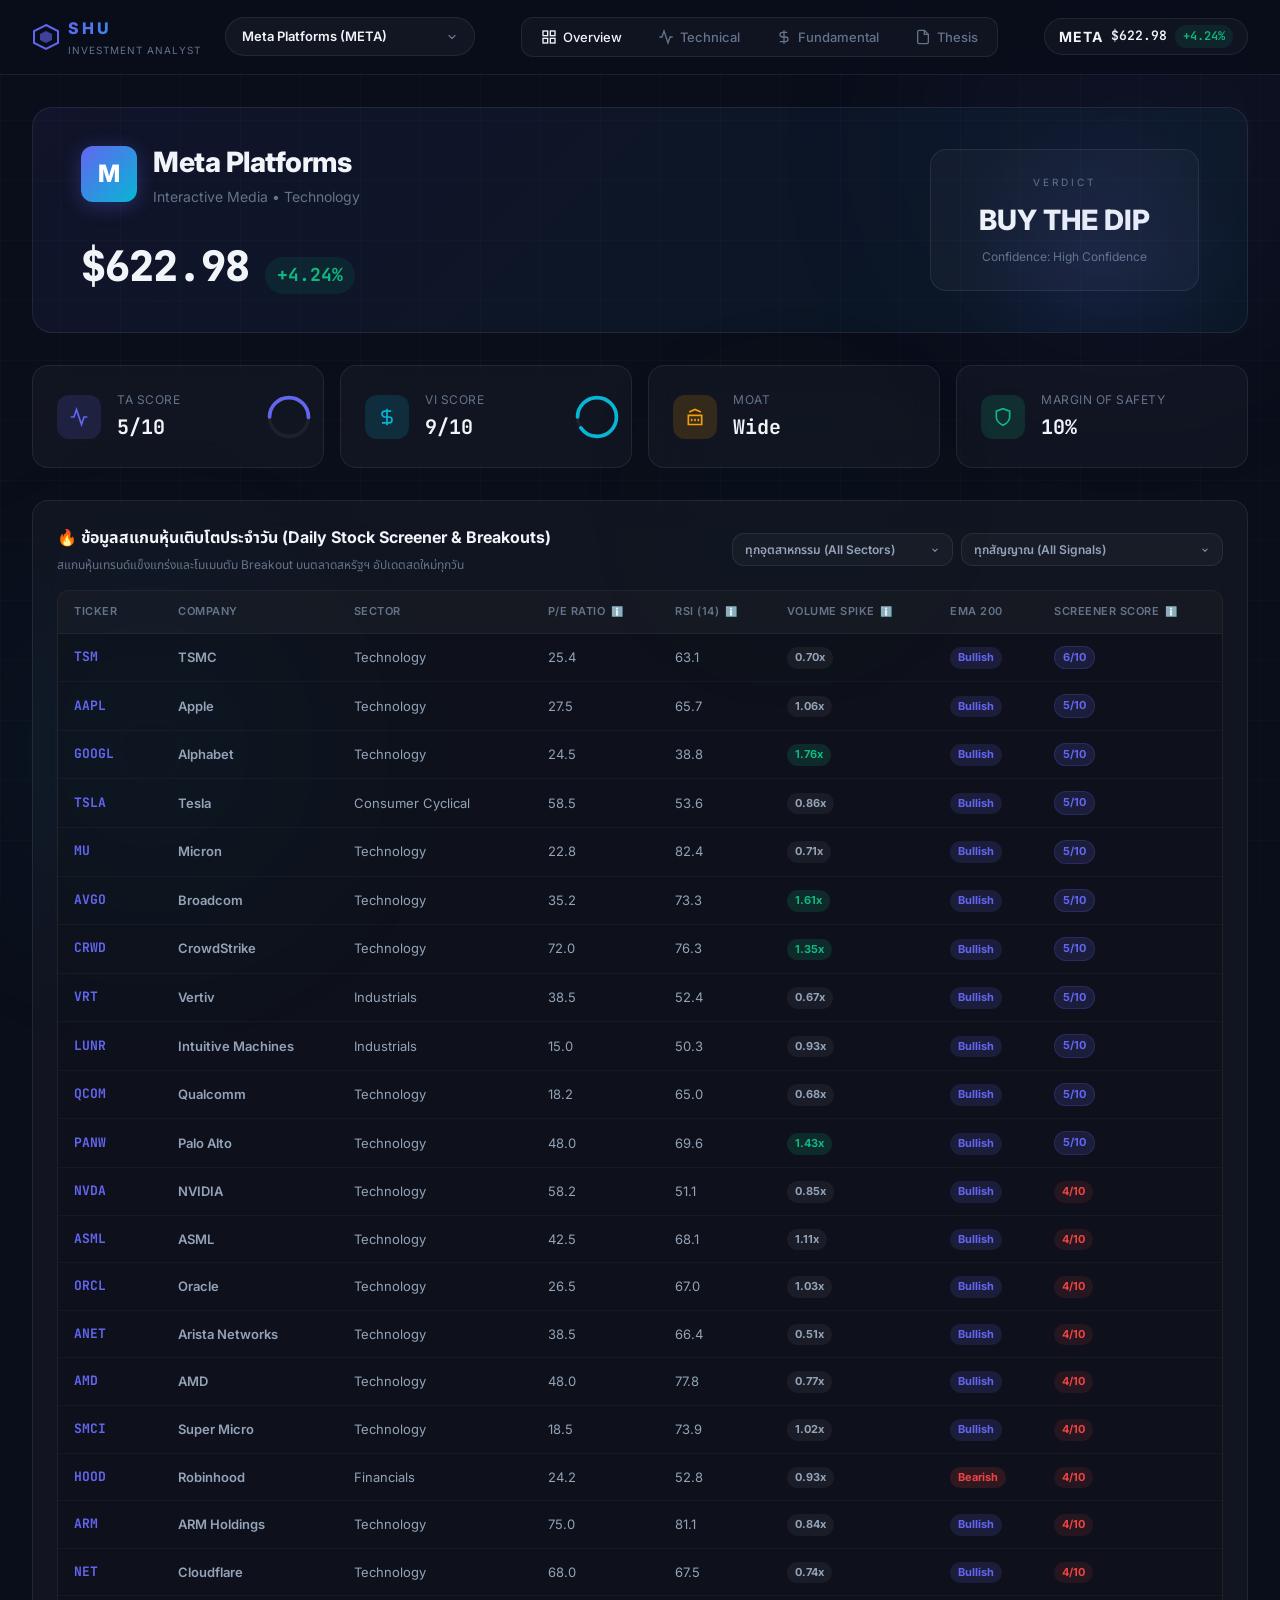
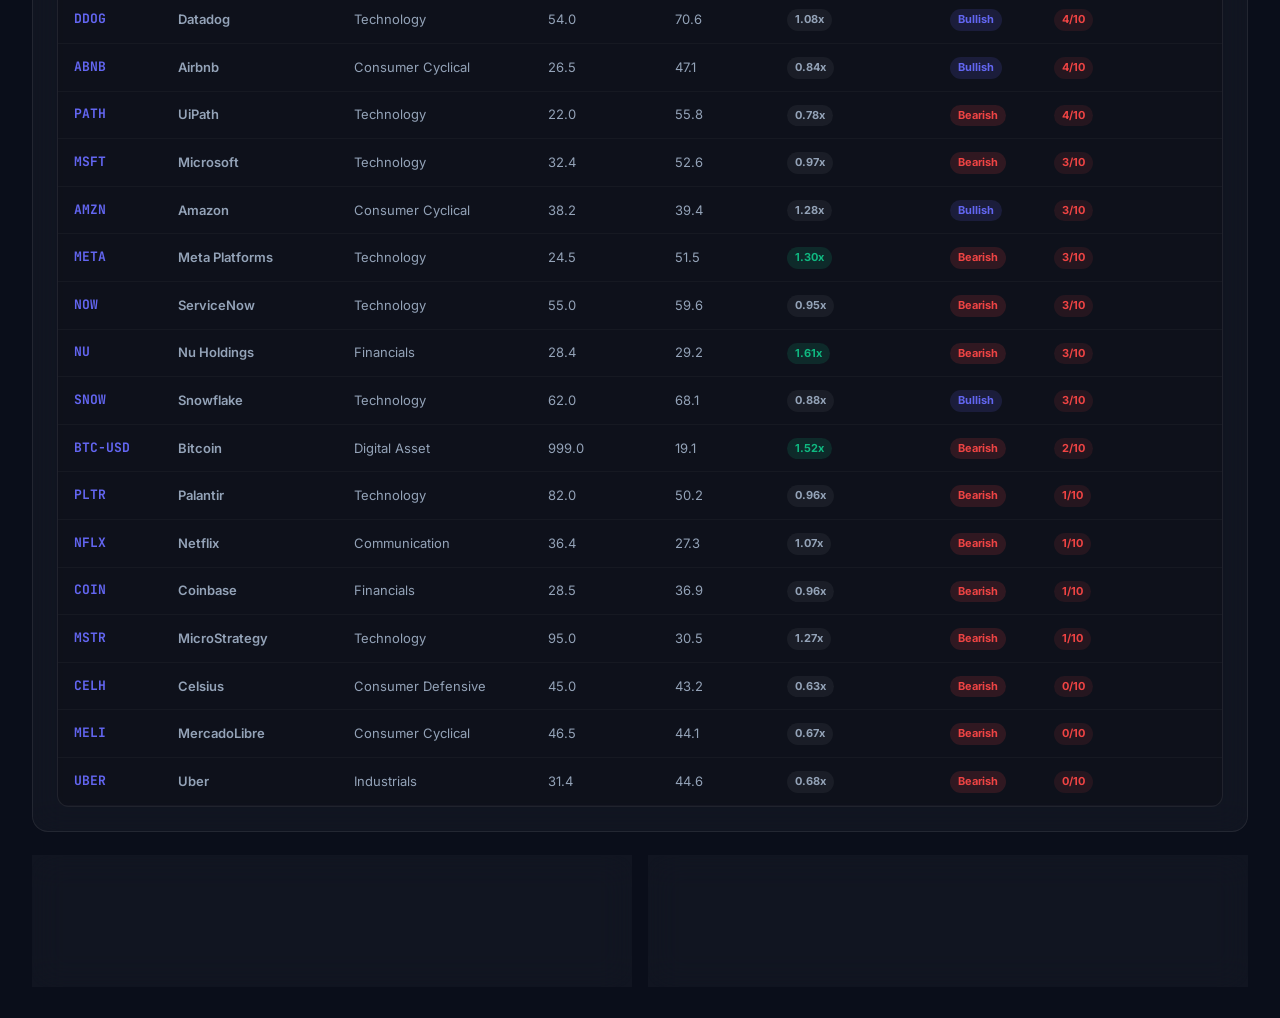
==== growth_stocks/canvas/index.html @ 73d1033b "Auto Update: Live Stock Prices & Compiled Dashboards" ====
<!DOCTYPE html>
<html lang="th">
<head>
  <meta charset="UTF-8" />
  <meta name="viewport" content="width=device-width, initial-scale=1.0" />
  <meta name="description" content="Shu Canvas — AI Investment Analysis Dashboard combining Technical Analysis and Value Investing" />
  <title>Shu Canvas — Investment Analysis</title>
  <link rel="preconnect" href="https://fonts.googleapis.com" />
  <link rel="preconnect" href="https://fonts.gstatic.com" crossorigin />
  <link href="https://fonts.googleapis.com/css2?family=Inter:wght@300;400;500;600;700;800;900&family=JetBrains+Mono:wght@400;500;600&family=Noto+Sans+Thai:wght@300;400;500;600;700&display=swap" rel="stylesheet" />
  <link rel="stylesheet" href="style.css" />
</head>
<body>
  <!-- Loading Screen -->
  <div id="loading-screen" class="loading-screen">
    <div class="loading-content">
      <div class="loading-logo">
        <div class="logo-ring"></div>
        <div class="logo-ring ring-2"></div>
        <div class="logo-ring ring-3"></div>
        <span class="logo-text">SHU</span>
      </div>
      <p class="loading-text">Initializing Analysis Engine...</p>
      <div class="loading-bar">
        <div class="loading-bar-fill"></div>
      </div>
    </div>
  </div>

  <!-- Background Effects -->
  <div class="bg-grid"></div>
  <div class="bg-glow glow-1"></div>
  <div class="bg-glow glow-2"></div>
  <div class="bg-glow glow-3"></div>

  <!-- Main App -->
  <div id="app" class="app hidden">

    <!-- Top Navigation -->
    <header id="top-nav" class="top-nav">
      <div class="nav-left">
        <div class="brand">
          <div class="brand-icon">
            <svg width="28" height="28" viewBox="0 0 28 28" fill="none">
              <path d="M14 2L26 8V20L14 26L2 20V8L14 2Z" stroke="url(#brand-grad)" stroke-width="2" fill="none"/>
              <path d="M14 8L20 11V17L14 20L8 17V11L14 8Z" fill="url(#brand-grad)" opacity="0.6"/>
              <defs>
                <linearGradient id="brand-grad" x1="2" y1="2" x2="26" y2="26">
                  <stop offset="0%" stop-color="#6366f1"/>
                  <stop offset="100%" stop-color="#06b6d4"/>
                </linearGradient>
              </defs>
            </svg>
          </div>
          <div class="brand-text">
            <span class="brand-name">SHU</span>
            <span class="brand-sub">Investment Analyst</span>
          </div>
          <div class="selector-wrapper">
            <select id="stock-selector" class="stock-select">
              <option value="GOOGL" selected>GOOGL (Alphabet) • Live</option>
              <option value="ANET">ANET (Arista)</option>
            </select>
          </div>

        </div>
      </div>
      <div class="nav-center">
        <div class="tab-group" id="main-tabs">
          <button class="tab active" data-tab="overview" id="tab-overview">
            <svg width="16" height="16" viewBox="0 0 24 24" fill="none" stroke="currentColor" stroke-width="2"><rect x="3" y="3" width="7" height="7"/><rect x="14" y="3" width="7" height="7"/><rect x="3" y="14" width="7" height="7"/><rect x="14" y="14" width="7" height="7"/></svg>
            Overview
          </button>
          <button class="tab" data-tab="technical" id="tab-technical">
            <svg width="16" height="16" viewBox="0 0 24 24" fill="none" stroke="currentColor" stroke-width="2"><polyline points="22,12 18,12 15,21 9,3 6,12 2,12"/></svg>
            Technical
          </button>
          <button class="tab" data-tab="fundamental" id="tab-fundamental">
            <svg width="16" height="16" viewBox="0 0 24 24" fill="none" stroke="currentColor" stroke-width="2"><path d="M12 2v20M17 5H9.5a3.5 3.5 0 000 7h5a3.5 3.5 0 010 7H6"/></svg>
            Fundamental
          </button>
          <button class="tab" data-tab="thesis" id="tab-thesis">
            <svg width="16" height="16" viewBox="0 0 24 24" fill="none" stroke="currentColor" stroke-width="2"><path d="M14 2H6a2 2 0 00-2 2v16a2 2 0 002 2h12a2 2 0 002-2V8z"/><polyline points="14,2 14,8 20,8"/></svg>
            Thesis
          </button>
          <div class="tab-indicator" id="tab-indicator"></div>
        </div>
      </div>
      <div class="nav-right">
        <div class="stock-badge" id="stock-badge">
          <span class="stock-symbol" id="stock-symbol">—</span>
          <span class="stock-price" id="stock-price">—</span>
          <span class="stock-change" id="stock-change">—</span>
        </div>
      </div>
    </header>

    <!-- Content Area -->
    <main class="main-content">

      <!-- ==================== OVERVIEW TAB ==================== -->
      <section id="panel-overview" class="panel active">
        <!-- Hero Card -->
        <div class="hero-card" id="hero-card">
          <div class="hero-left">
            <div class="hero-company">
              <div class="company-avatar" id="company-avatar">
                <span id="company-initial">A</span>
              </div>
              <div>
                <h1 class="company-name" id="company-name">Loading...</h1>
                <p class="company-industry" id="company-industry">—</p>
              </div>
            </div>
            <div class="hero-price-block">
              <span class="hero-price" id="hero-price">—</span>
              <span class="hero-change positive" id="hero-change">—</span>
            </div>
          </div>
          <div class="hero-right">
            <div class="hero-verdict" id="hero-verdict">
              <div class="verdict-label">VERDICT</div>
              <div class="verdict-value" id="verdict-value">—</div>
              <div class="verdict-confidence" id="verdict-confidence">—</div>
            </div>
          </div>
        </div>

        <!-- Quick Stats Row -->
        <div class="stats-row" id="stats-row">
          <div class="stat-card glass" id="stat-ta-score">
            <div class="stat-icon ta-icon">
              <svg width="20" height="20" viewBox="0 0 24 24" fill="none" stroke="currentColor" stroke-width="2"><polyline points="22,12 18,12 15,21 9,3 6,12 2,12"/></svg>
            </div>
            <div class="stat-info">
              <span class="stat-label">TA Score</span>
              <span class="stat-value" id="ta-score-val">—</span>
            </div>
            <div class="stat-ring" id="ta-ring">
              <svg viewBox="0 0 36 36">
                <path class="ring-bg" d="M18 2.0845a15.9155 15.9155 0 010 31.831 15.9155 15.9155 0 010-31.831" fill="none" stroke-width="3"/>
                <path class="ring-fill ta-fill" d="M18 2.0845a15.9155 15.9155 0 010 31.831 15.9155 15.9155 0 010-31.831" fill="none" stroke-width="3" stroke-dasharray="0, 100"/>
              </svg>
            </div>
          </div>
          <div class="stat-card glass" id="stat-vi-score">
            <div class="stat-icon vi-icon">
              <svg width="20" height="20" viewBox="0 0 24 24" fill="none" stroke="currentColor" stroke-width="2"><path d="M12 2v20M17 5H9.5a3.5 3.5 0 000 7h5a3.5 3.5 0 010 7H6"/></svg>
            </div>
            <div class="stat-info">
              <span class="stat-label">VI Score</span>
              <span class="stat-value" id="vi-score-val">—</span>
            </div>
            <div class="stat-ring" id="vi-ring">
              <svg viewBox="0 0 36 36">
                <path class="ring-bg" d="M18 2.0845a15.9155 15.9155 0 010 31.831 15.9155 15.9155 0 010-31.831" fill="none" stroke-width="3"/>
                <path class="ring-fill vi-fill" d="M18 2.0845a15.9155 15.9155 0 010 31.831 15.9155 15.9155 0 010-31.831" fill="none" stroke-width="3" stroke-dasharray="0, 100"/>
              </svg>
            </div>
          </div>
          <div class="stat-card glass" id="stat-moat">
            <div class="stat-icon moat-icon">
              <svg width="20" height="20" viewBox="0 0 24 24" fill="none" stroke="currentColor" stroke-width="2"><path d="M3 21h18M3 10h18M5 6l7-3 7 3M4 10v11M20 10v11M8 14v3M12 14v3M16 14v3"/></svg>
            </div>
            <div class="stat-info">
              <span class="stat-label">Moat</span>
              <span class="stat-value" id="moat-val">—</span>
            </div>
          </div>
          <div class="stat-card glass" id="stat-safety">
            <div class="stat-icon safety-icon">
              <svg width="20" height="20" viewBox="0 0 24 24" fill="none" stroke="currentColor" stroke-width="2"><path d="M12 22s8-4 8-10V5l-8-3-8 3v7c0 6 8 10 8 10z"/></svg>
            </div>
            <div class="stat-info">
              <span class="stat-label">Margin of Safety</span>
              <span class="stat-value" id="safety-val">—</span>
            </div>
          </div>
        </div>

                <!-- Daily Stock Screener -->
        <div class="screener-card glass">
          <div class="screener-header">
            <div class="screener-title-block">
              <h2><span class="card-icon">🔥</span> ข้อมูลสแกนหุ้นเติบโตประจำวัน (Daily Stock Screener & Breakouts)</h2>
              <p class="screener-subtitle">สแกนหุ้นเทรนด์แข็งแกร่งและโมเมนตัม Breakout บนตลาดสหรัฐฯ อัปเดตสดใหม่ทุกวัน</p>
            </div>
            <div class="screener-filters">
              <select id="screener-filter-sector" class="screener-select">
                <option value="ALL">ทุกอุตสาหกรรม (All Sectors)</option>
                <option value="Technology">กลุ่มเทคโนโลยี (Technology)</option>
                <option value="Consumer Cyclical">กลุ่มค้าปลีก/ยานยนต์ (Consumer)</option>
                <option value="Financials">กลุ่มการเงิน (Financials)</option>
                <option value="Industrials">กลุ่มอุตสาหกรรม (Industrials)</option>
              </select>
              <select id="screener-filter-metric" class="screener-select">
                <option value="ALL">ทุกสัญญาณ (All Signals)</option>
                <option value="HIGH_SCORE">คะแนนสแกนสูง (> 6 คะแนน)</option>
                <option value="EMA200">เหนือเส้น EMA 200 (Long-term Bull)</option>
                <option value="VOL_SPIKE">เม็ดเงินสถาบันเข้า (Volume Spike > 1.3x)</option>
                <option value="OVERSOLD">ราคาถูกเกินไป (RSI < 40)</option>
                <option value="AT_SUPPORT">ลงมาแนวรับแล้ว (At Support Level)</option>
              </select>
            </div>
          </div>
          
          <div class="screener-table-wrapper">
            <table class="screener-table" id="screener-table">
              <thead>
                <tr>
                   <th>Ticker</th>
                   <th>Company</th>
                   <th>Sector</th>
                   <th class="tooltip-header" data-tooltip="PE">P/E Ratio <span class="info-icon">ℹ️</span></th>
                   <th class="tooltip-header" data-tooltip="RSI">RSI (14) <span class="info-icon">ℹ️</span></th>
                   <th class="tooltip-header" data-tooltip="VOL">Volume Spike <span class="info-icon">ℹ️</span></th>
                   <th>EMA 200</th>
                   <th class="tooltip-header" data-tooltip="SCORE">Screener Score <span class="info-icon">ℹ️</span></th>
                </tr>
              </thead>
              <tbody id="screener-table-body">
                <!-- Screened items injected here -->
              </tbody>
            </table>
          </div>
          
          <!-- Glassmorphic Tooltip container -->
          <div id="screener-tooltip" class="screener-tooltip hidden">
            <div class="tooltip-arrow"></div>
            <div class="tooltip-content" id="screener-tooltip-content"></div>
          </div>
        </div>

        <!-- Summary Cards -->
        <div class="summary-grid">
          <div class="summary-card glass" id="ta-summary-card">
            <div class="card-header">
              <h3><span class="card-icon">📊</span> Technical Summary</h3>
              <span class="card-badge" id="ta-signal-badge">—</span>
            </div>
            <div class="card-body" id="ta-summary-content">
              <p class="placeholder-text">Awaiting analysis...</p>
            </div>
          </div>
          <div class="summary-card glass" id="vi-summary-card">
            <div class="card-header">
              <h3><span class="card-icon">💼</span> Value Summary</h3>
              <span class="card-badge" id="vi-signal-badge">—</span>
            </div>
            <div class="card-body" id="vi-summary-content">
              <p class="placeholder-text">Awaiting analysis...</p>
            </div>
          </div>
        </div>
      </section>

      <!-- ==================== TECHNICAL TAB ==================== -->
      <section id="panel-technical" class="panel">
        <div class="panel-header">
          <h2><span class="panel-icon">📈</span> Technical Analysis</h2>
          <p class="panel-subtitle">Multi-timeframe analysis with Volume Profile integration</p>
        </div>

        <!-- Trend Status -->
        <div class="ta-grid">
          <div class="ta-card glass" id="trend-card">
            <h3 class="ta-card-title">🔍 Trend Status</h3>
            <div class="trend-visual" id="trend-visual">
              <div class="trend-arrow" id="trend-arrow">
                <svg width="48" height="48" viewBox="0 0 24 24" fill="none" stroke="currentColor" stroke-width="2.5" stroke-linecap="round" stroke-linejoin="round"><line x1="12" y1="19" x2="12" y2="5"/><polyline points="5 12 12 5 19 12"/></svg>
              </div>
              <div class="trend-info">
                <span class="trend-direction" id="trend-direction">—</span>
                <span class="trend-strength" id="trend-strength">—</span>
              </div>
            </div>
            <div class="trend-timeframes" id="trend-timeframes">
              <!-- Filled by JS -->
            </div>
          </div>

          <div class="ta-card glass" id="levels-card">
            <h3 class="ta-card-title">📍 Key Levels</h3>
            <div class="levels-chart" id="levels-chart">
              <!-- Visual levels display -->
            </div>
          </div>
        </div>

        <!-- Entry Signal -->
        <div class="entry-card glass" id="entry-card">
          <div class="entry-header">
            <h3 class="ta-card-title">🎯 Trade Setup</h3>
            <div class="entry-signal" id="entry-signal">—</div>
          </div>
          <div class="entry-grid" id="entry-grid">
            <!-- Filled by JS -->
          </div>
          <div class="entry-confluences" id="entry-confluences">
            <!-- Filled by JS -->
          </div>
        </div>

        <!-- Risk Management -->
        <div class="risk-card glass" id="risk-card">
          <h3 class="ta-card-title">⚡ Risk Management</h3>
          <div class="risk-visual" id="risk-visual">
            <!-- Filled by JS -->
          </div>
        </div>

        <!-- TA Rationale -->
        <div class="rationale-card glass" id="ta-rationale-card">
          <h3 class="ta-card-title">📝 Rationale & Risks</h3>
          <div class="rationale-content" id="ta-rationale-content">
            <p class="placeholder-text">Awaiting analysis...</p>
          </div>
        </div>

        <!-- Buy the Dip Interactive Checklist -->
        <div class="checklist-card glass animate-in stagger-5" id="dip-checklist-card">
          <h3 class="ta-card-title">💡 สูตรช้อนซื้อ "Buy the Dip" (3-Step Checklist)</h3>
          <div class="checklist-container">
            <div class="checklist-item" id="check-step1">
              <div class="check-box checked">✓</div>
              <div class="check-content">
                <h4>ขั้นตอนที่ 1: คัดกรองหุ้นดีด้วยปัจจัยพื้นฐาน (Fundamental)</h4>
                <p id="check-step1-desc">วิเคราะห์งบการเงิน ปราการปกป้องธุรกิจ (Moat) และ Forward P/E</p>
                <span class="check-badge status-pass" id="check-step1-status">ผ่านเกณฑ์</span>
              </div>
            </div>
            
            <div class="checklist-item" id="check-step2">
              <div class="check-box" id="check-step2-box">—</div>
              <div class="check-content">
                <h4>ขั้นตอนที่ 2: ตั้งโซนซื้อด้วย Antigravity / EMA (Price Filter)</h4>
                <p id="check-step2-desc">ดูระดับราคาเทียบกับเส้นค่าเฉลี่ย EMA 50 / 200 และโซนแนวรับหลัก</p>
                <span class="check-badge" id="check-step2-status">กำลังคำนวณ</span>
              </div>
            </div>
            
            <div class="checklist-item" id="check-step3">
              <div class="check-box" id="check-step3-box">⏳</div>
              <div class="check-content">
                <h4>ขั้นตอนที่ 3: รอสัญญาณกดยิงคำสั่งซื้อ (Day Trigger)</h4>
                <p id="check-step3-desc">เฝ้ารอแท่งเทียน Time Frame Day ปิดเป็นสีเขียวเพื่อยืนยันแรงซื้อคืน (ห้ามรับมีดเด็ดขาด)</p>
                <span class="check-badge status-wait" id="check-step3-status">รอสัญญาณ</span>
              </div>
            </div>
          </div>
        </div>
      </section>

      <!-- ==================== FUNDAMENTAL TAB ==================== -->
      <section id="panel-fundamental" class="panel">
        <div class="panel-header">
          <h2><span class="panel-icon">💼</span> Fundamental Analysis</h2>
          <p class="panel-subtitle">Financial health, valuation, and competitive moat assessment</p>
        </div>

        <!-- Financial Scorecard -->
        <div class="fin-grid">
          <div class="fin-card glass" id="income-card">
            <h3 class="fin-card-title">📊 Income Statement</h3>
            <div class="fin-table-wrapper" id="income-table">
              <p class="placeholder-text">Awaiting analysis...</p>
            </div>
          </div>
          <div class="fin-card glass" id="balance-card">
            <h3 class="fin-card-title">📋 Balance Sheet</h3>
            <div class="fin-table-wrapper" id="balance-table">
              <p class="placeholder-text">Awaiting analysis...</p>
            </div>
          </div>
        </div>

        <div class="fin-grid">
          <div class="fin-card glass" id="cashflow-card">
            <h3 class="fin-card-title">💰 Cash Flow</h3>
            <div class="fin-table-wrapper" id="cashflow-table">
              <p class="placeholder-text">Awaiting analysis...</p>
            </div>
          </div>
          <div class="fin-card glass" id="valuation-card">
            <h3 class="fin-card-title">🎯 Valuation</h3>
            <div class="fin-table-wrapper" id="valuation-table">
              <p class="placeholder-text">Awaiting analysis...</p>
            </div>
          </div>
        </div>

        <!-- Moat Analysis -->
        <div class="moat-card glass" id="moat-card">
          <h3 class="fin-card-title">🏰 Competitive Moat Analysis</h3>
          <div class="moat-content" id="moat-content">
            <p class="placeholder-text">Awaiting analysis...</p>
          </div>
        </div>

        <!-- Overall Financial Grade -->
        <div class="grade-card glass" id="grade-card">
          <div class="grade-visual" id="grade-visual">
            <div class="grade-letter" id="grade-letter">—</div>
            <div class="grade-description" id="grade-description">Awaiting analysis</div>
          </div>
          <div class="grade-breakdown" id="grade-breakdown">
            <!-- Filled by JS -->
          </div>
        </div>
      </section>

      <!-- ==================== THESIS TAB ==================== -->
      <section id="panel-thesis" class="panel">
        <div class="panel-header">
          <h2><span class="panel-icon">📝</span> Investment Thesis</h2>
          <p class="panel-subtitle">Combined TA + VI analysis with actionable recommendation</p>
        </div>

        <!-- Thesis Statement -->
        <div class="thesis-hero glass" id="thesis-hero">
          <div class="thesis-label">INVESTMENT THESIS</div>
          <p class="thesis-statement" id="thesis-statement">Awaiting analysis...</p>
        </div>

        <!-- Bull & Bear Case -->
        <div class="case-grid">
          <div class="case-card bull glass" id="bull-card">
            <h3 class="case-title">✅ Bull Case</h3>
            <div class="case-content" id="bull-content">
              <p class="placeholder-text">Awaiting analysis...</p>
            </div>
          </div>
          <div class="case-card bear glass" id="bear-card">
            <h3 class="case-title">❌ Bear Case</h3>
            <div class="case-content" id="bear-content">
              <p class="placeholder-text">Awaiting analysis...</p>
            </div>
          </div>
        </div>

        <!-- Combined Recommendation -->
        <div class="recommendation-card glass" id="recommendation-card">
          <div class="rec-header">
            <h3>🎯 Final Recommendation</h3>
          </div>
          <div class="rec-content">
            <div class="rec-action" id="rec-action">—</div>
            <div class="rec-details" id="rec-details">
              <!-- Filled by JS -->
            </div>
          </div>
        </div>

        <!-- Key Risks -->
        <div class="risks-card glass" id="risks-card">
          <h3 class="fin-card-title">⚠️ Key Risks to Monitor</h3>
          <div class="risks-content" id="risks-content">
            <p class="placeholder-text">Awaiting analysis...</p>
          </div>
        </div>

        <!-- Disclaimer -->
        <div class="disclaimer" id="disclaimer">
          ⚠️ การวิเคราะห์นี้เป็นเพียงความเห็นเพื่อการศึกษา ไม่ใช่คำแนะนำในการลงทุน กรุณาศึกษาข้อมูลเพิ่มเติมและปรึกษาผู้เชี่ยวชาญก่อนตัดสินใจลงทุน
        </div>

        <!-- Sources -->
        <div class="sources-card glass" id="sources-card">
          <h3 class="fin-card-title">📚 Knowledge Sources Referenced</h3>
          <div class="sources-content" id="sources-content">
            <p class="placeholder-text">Awaiting analysis...</p>
          </div>
        </div>
      </section>
    </main>
  </div>

  <script src="app.js?v=1780528587"></script>


</body>
</html>
---- growth_stocks/canvas/style.css ----
/* =========================================
   SHU CANVAS — Design System & Styles
   Premium Investment Analysis Dashboard
   ========================================= */

/* ── CSS Variables ── */
:root {
  /* Colors — Dark Luxury Palette */
  --bg-primary: #0a0e1a;
  --bg-secondary: #111827;
  --bg-card: rgba(17, 24, 39, 0.7);
  --bg-glass: rgba(255, 255, 255, 0.03);
  --bg-glass-hover: rgba(255, 255, 255, 0.06);

  --border-glass: rgba(255, 255, 255, 0.08);
  --border-glass-hover: rgba(255, 255, 255, 0.15);

  --text-primary: #f1f5f9;
  --text-secondary: #94a3b8;
  --text-muted: #64748b;
  --text-dim: #475569;

  /* Accent Colors */
  --accent-primary: #6366f1;
  --accent-primary-glow: rgba(99, 102, 241, 0.3);
  --accent-secondary: #06b6d4;
  --accent-secondary-glow: rgba(6, 182, 212, 0.3);

  /* Status Colors */
  --color-bullish: #10b981;
  --color-bullish-bg: rgba(16, 185, 129, 0.1);
  --color-bullish-glow: rgba(16, 185, 129, 0.4);
  --color-bearish: #ef4444;
  --color-bearish-bg: rgba(239, 68, 68, 0.1);
  --color-bearish-glow: rgba(239, 68, 68, 0.4);
  --color-neutral: #f59e0b;
  --color-neutral-bg: rgba(245, 158, 11, 0.1);
  --color-neutral-glow: rgba(245, 158, 11, 0.4);

  /* Grade Colors */
  --grade-a: #10b981;
  --grade-b: #6366f1;
  --grade-c: #f59e0b;
  --grade-d: #f97316;
  --grade-f: #ef4444;

  /* Spacing */
  --space-xs: 4px;
  --space-sm: 8px;
  --space-md: 16px;
  --space-lg: 24px;
  --space-xl: 32px;
  --space-2xl: 48px;

  /* Border Radius */
  --radius-sm: 8px;
  --radius-md: 12px;
  --radius-lg: 16px;
  --radius-xl: 20px;
  --radius-full: 9999px;

  /* Shadows */
  --shadow-sm: 0 1px 2px rgba(0,0,0,0.3);
  --shadow-md: 0 4px 12px rgba(0,0,0,0.4);
  --shadow-lg: 0 8px 32px rgba(0,0,0,0.5);
  --shadow-glow: 0 0 40px rgba(99, 102, 241, 0.15);

  /* Transitions */
  --transition-fast: 150ms cubic-bezier(0.4, 0, 0.2, 1);
  --transition-base: 250ms cubic-bezier(0.4, 0, 0.2, 1);
  --transition-slow: 400ms cubic-bezier(0.4, 0, 0.2, 1);
  --transition-spring: 500ms cubic-bezier(0.34, 1.56, 0.64, 1);

  /* Typography */
  --font-sans: 'Inter', 'Noto Sans Thai', -apple-system, BlinkMacSystemFont, sans-serif;
  --font-mono: 'JetBrains Mono', 'Fira Code', monospace;
}

/* ── Reset & Base ── */
*,
*::before,
*::after {
  box-sizing: border-box;
  margin: 0;
  padding: 0;
}

html {
  scroll-behavior: smooth;
  -webkit-font-smoothing: antialiased;
  -moz-osx-font-smoothing: grayscale;
}

body {
  font-family: var(--font-sans);
  background: var(--bg-primary);
  color: var(--text-primary);
  min-height: 100vh;
  overflow-x: hidden;
  line-height: 1.6;
}

/* ── Loading Screen ── */
.loading-screen {
  position: fixed;
  inset: 0;
  z-index: 9999;
  display: flex;
  align-items: center;
  justify-content: center;
  background: var(--bg-primary);
  transition: opacity 0.6s ease, visibility 0.6s ease;
}

.loading-screen.hidden {
  opacity: 0;
  visibility: hidden;
  pointer-events: none;
}

.loading-content {
  text-align: center;
}

.loading-logo {
  position: relative;
  width: 120px;
  height: 120px;
  margin: 0 auto var(--space-lg);
  display: flex;
  align-items: center;
  justify-content: center;
}

.logo-ring {
  position: absolute;
  inset: 0;
  border-radius: 50%;
  border: 2px solid transparent;
  border-top-color: var(--accent-primary);
  animation: spin 1.2s linear infinite;
}

.ring-2 {
  inset: 10px;
  border-top-color: var(--accent-secondary);
  animation-duration: 1.8s;
  animation-direction: reverse;
}

.ring-3 {
  inset: 20px;
  border-top-color: var(--color-bullish);
  animation-duration: 2.4s;
}

.logo-text {
  font-size: 24px;
  font-weight: 800;
  letter-spacing: 4px;
  background: linear-gradient(135deg, var(--accent-primary), var(--accent-secondary));
  -webkit-background-clip: text;
  -webkit-text-fill-color: transparent;
  background-clip: text;
}

.loading-text {
  color: var(--text-secondary);
  font-size: 14px;
  margin-bottom: var(--space-md);
  letter-spacing: 1px;
}

.loading-bar {
  width: 200px;
  height: 3px;
  background: rgba(255,255,255,0.05);
  border-radius: var(--radius-full);
  margin: 0 auto;
  overflow: hidden;
}

.loading-bar-fill {
  width: 0%;
  height: 100%;
  background: linear-gradient(90deg, var(--accent-primary), var(--accent-secondary));
  border-radius: var(--radius-full);
  animation: loadFill 2s ease-in-out forwards;
}

@keyframes spin {
  to { transform: rotate(360deg); }
}

@keyframes loadFill {
  0% { width: 0%; }
  50% { width: 70%; }
  100% { width: 100%; }
}

/* ── Background Effects ── */
.bg-grid {
  position: fixed;
  inset: 0;
  z-index: 0;
  background-image:
    linear-gradient(rgba(255,255,255,0.02) 1px, transparent 1px),
    linear-gradient(90deg, rgba(255,255,255,0.02) 1px, transparent 1px);
  background-size: 60px 60px;
  pointer-events: none;
}

.bg-glow {
  position: fixed;
  border-radius: 50%;
  filter: blur(120px);
  pointer-events: none;
  z-index: 0;
  opacity: 0.4;
}

.glow-1 {
  width: 500px;
  height: 500px;
  top: -100px;
  right: -100px;
  background: radial-gradient(circle, var(--accent-primary-glow), transparent 70%);
  animation: glowFloat 8s ease-in-out infinite alternate;
}

.glow-2 {
  width: 400px;
  height: 400px;
  bottom: -50px;
  left: -50px;
  background: radial-gradient(circle, var(--accent-secondary-glow), transparent 70%);
  animation: glowFloat 10s ease-in-out infinite alternate-reverse;
}

.glow-3 {
  width: 300px;
  height: 300px;
  top: 40%;
  left: 50%;
  background: radial-gradient(circle, rgba(16, 185, 129, 0.15), transparent 70%);
  animation: glowFloat 12s ease-in-out infinite alternate;
}

@keyframes glowFloat {
  0% { transform: translate(0, 0) scale(1); }
  100% { transform: translate(30px, -20px) scale(1.1); }
}

/* ── App Container ── */
.app {
  position: relative;
  z-index: 1;
  opacity: 1;
  transition: opacity 0.5s ease;
}

.app.hidden {
  opacity: 0;
}

/* ── Glass Morphism ── */
.glass {
  background: var(--bg-glass);
  backdrop-filter: blur(16px);
  -webkit-backdrop-filter: blur(16px);
  border: 1px solid var(--border-glass);
  transition: border-color var(--transition-base), box-shadow var(--transition-base), transform var(--transition-base);
}

.glass:hover {
  border-color: var(--border-glass-hover);
  box-shadow: var(--shadow-glow);
}

/* ── Top Navigation ── */
.top-nav {
  position: sticky;
  top: 0;
  z-index: 100;
  display: flex;
  align-items: center;
  justify-content: space-between;
  padding: var(--space-md) var(--space-xl);
  background: rgba(10, 14, 26, 0.85);
  backdrop-filter: blur(20px);
  -webkit-backdrop-filter: blur(20px);
  border-bottom: 1px solid var(--border-glass);
}

.nav-left,
.nav-right {
  flex: 0 0 auto;
}

.nav-center {
  flex: 1;
  display: flex;
  justify-content: center;
}

.brand {
  display: flex;
  align-items: center;
  gap: var(--space-sm);
}

.brand-icon {
  display: flex;
}

.brand-text {
  display: flex;
  flex-direction: column;
}

.brand-name {
  font-size: 16px;
  font-weight: 800;
  letter-spacing: 3px;
  background: linear-gradient(135deg, var(--accent-primary), var(--accent-secondary));
  -webkit-background-clip: text;
  -webkit-text-fill-color: transparent;
  background-clip: text;
}

.brand-sub {
  font-size: 10px;
  color: var(--text-muted);
  letter-spacing: 1px;
  text-transform: uppercase;
}

.selector-wrapper {
  margin-left: var(--space-md);
  position: relative;
}

.stock-select {
  background: rgba(255, 255, 255, 0.04);
  border: 1px solid var(--border-glass);
  color: var(--text-primary);
  font-family: var(--font-sans);
  font-size: 13px;
  font-weight: 600;
  padding: 6px 32px 6px 12px;
  border-radius: var(--radius-full);
  cursor: pointer;
  outline: none;
  transition: all var(--transition-fast);
  appearance: none;
  -webkit-appearance: none;
  background-image: url("data:image/svg+xml,%3Csvg xmlns='http://www.w3.org/2000/svg' width='12' height='12' viewBox='0 0 24 24' fill='none' stroke='%2394a3b8' stroke-width='2.5' stroke-linecap='round' stroke-linejoin='round'%3E%3Cpolyline points='6 9 12 15 18 9'%3E%3C/polyline%3E%3C/svg%3E");
  background-repeat: no-repeat;
  background-position: right 12px center;
}

.stock-select:hover {
  background: rgba(255, 255, 255, 0.08);
  border-color: var(--border-glass-hover);
  box-shadow: 0 0 15px rgba(99, 102, 241, 0.1);
}

.stock-select option {
  background: var(--bg-secondary);
  color: var(--text-primary);
  font-weight: 500;
}

/* Custom Select Dropdown with Scrollbar */
.custom-select-wrapper {
  position: relative;
  width: 250px;
  z-index: 150;
}

.custom-select-trigger {
  display: flex;
  align-items: center;
  justify-content: space-between;
  background: rgba(255, 255, 255, 0.04);
  border: 1px solid var(--border-glass);
  color: var(--text-primary);
  font-family: var(--font-sans);
  font-size: 13px;
  font-weight: 600;
  padding: 8px 16px;
  border-radius: var(--radius-full);
  cursor: pointer;
  transition: all var(--transition-fast);
  user-select: none;
}

.custom-select-trigger:hover,
.custom-select-trigger.active {
  background: rgba(255, 255, 255, 0.08);
  border-color: var(--border-glass-hover);
  box-shadow: 0 0 15px rgba(99, 102, 241, 0.15);
}

.custom-select-trigger .chevron-icon {
  display: flex;
  align-items: center;
  transition: transform var(--transition-fast);
  color: var(--text-muted);
  margin-left: 8px;
}

.custom-select-trigger.active .chevron-icon {
  transform: rotate(180deg);
}

.custom-options-container {
  position: absolute;
  top: calc(100% + 8px);
  left: 0;
  right: 0;
  background: rgba(15, 23, 42, 0.95);
  backdrop-filter: blur(25px);
  -webkit-backdrop-filter: blur(25px);
  border: 1px solid var(--border-glass);
  border-radius: var(--radius-md);
  box-shadow: 0 10px 30px rgba(0, 0, 0, 0.5), 0 0 20px rgba(99, 102, 241, 0.05);
  max-height: 250px;
  overflow-y: auto;
  opacity: 0;
  visibility: hidden;
  transform: translateY(-10px);
  transition: all 0.25s cubic-bezier(0.4, 0, 0.2, 1);
  z-index: 200;
}

.custom-options-container.show {
  opacity: 1;
  visibility: visible;
  transform: translateY(0);
}

.custom-option {
  padding: 10px 16px;
  font-size: 13px;
  font-weight: 500;
  color: var(--text-secondary);
  cursor: pointer;
  transition: all var(--transition-fast);
  border-left: 3px solid transparent;
  text-align: left;
}

.custom-option:hover {
  background: rgba(255, 255, 255, 0.05);
  color: var(--text-primary);
  border-left-color: var(--accent-secondary);
}

.custom-option.selected {
  background: rgba(99, 102, 241, 0.15);
  color: var(--accent-primary);
  font-weight: 600;
  border-left-color: var(--accent-primary);
}

/* Custom Scrollbar for Options Container */
.custom-options-container::-webkit-scrollbar {
  width: 6px;
}

.custom-options-container::-webkit-scrollbar-track {
  background: rgba(0, 0, 0, 0.1);
}

.custom-options-container::-webkit-scrollbar-thumb {
  background: rgba(255, 255, 255, 0.15);
  border-radius: 3px;
}

.custom-options-container::-webkit-scrollbar-thumb:hover {
  background: rgba(255, 255, 255, 0.3);
}

/* Tab Group */
.tab-group {
  display: flex;
  align-items: center;
  gap: var(--space-xs);
  padding: 3px;
  background: rgba(255,255,255,0.03);
  border-radius: var(--radius-md);
  border: 1px solid var(--border-glass);
  position: relative;
}

.tab {
  display: flex;
  align-items: center;
  gap: 6px;
  padding: 8px 16px;
  background: none;
  border: none;
  color: var(--text-muted);
  font-family: var(--font-sans);
  font-size: 13px;
  font-weight: 500;
  cursor: pointer;
  border-radius: var(--radius-sm);
  transition: color var(--transition-fast), background var(--transition-fast);
  white-space: nowrap;
  position: relative;
  z-index: 2;
}

.tab:hover {
  color: var(--text-secondary);
}

.tab.active {
  color: var(--text-primary);
}

.tab-indicator {
  position: absolute;
  height: calc(100% - 6px);
  top: 3px;
  left: 3px;
  background: rgba(255,255,255,0.06);
  border-radius: 6px;
  transition: transform var(--transition-base), width var(--transition-base);
  z-index: 1;
}

/* Stock Badge */
.stock-badge {
  display: flex;
  align-items: center;
  gap: var(--space-sm);
  padding: 6px 14px;
  background: rgba(255,255,255,0.03);
  border: 1px solid var(--border-glass);
  border-radius: var(--radius-full);
}

.stock-symbol {
  font-weight: 700;
  font-size: 14px;
  letter-spacing: 1px;
  color: var(--text-primary);
}

.stock-price {
  font-family: var(--font-mono);
  font-size: 13px;
  font-weight: 600;
  color: var(--text-primary);
}

.stock-change {
  font-family: var(--font-mono);
  font-size: 12px;
  font-weight: 600;
  padding: 2px 8px;
  border-radius: var(--radius-full);
}

.stock-change.positive {
  color: var(--color-bullish);
  background: var(--color-bullish-bg);
}

.stock-change.negative {
  color: var(--color-bearish);
  background: var(--color-bearish-bg);
}

/* ── Main Content ── */
.main-content {
  max-width: 1280px;
  margin: 0 auto;
  padding: var(--space-xl);
}

/* Panels */
.panel {
  display: none;
  animation: panelIn 0.4s ease;
}

.panel.active {
  display: block;
}

@keyframes panelIn {
  from {
    opacity: 0;
    transform: translateY(12px);
  }
  to {
    opacity: 1;
    transform: translateY(0);
  }
}

.panel-header {
  margin-bottom: var(--space-xl);
}

.panel-header h2 {
  font-size: 24px;
  font-weight: 700;
  margin-bottom: 4px;
}

.panel-icon {
  margin-right: 8px;
}

.panel-subtitle {
  color: var(--text-muted);
  font-size: 14px;
}

/* ── Hero Card ── */
.hero-card {
  display: flex;
  align-items: center;
  justify-content: space-between;
  padding: var(--space-xl) var(--space-2xl);
  border-radius: var(--radius-xl);
  background: linear-gradient(135deg, rgba(99, 102, 241, 0.08), rgba(6, 182, 212, 0.05));
  border: 1px solid var(--border-glass);
  margin-bottom: var(--space-xl);
  position: relative;
  overflow: hidden;
}

.hero-card::before {
  content: '';
  position: absolute;
  top: 0;
  right: 0;
  width: 300px;
  height: 300px;
  background: radial-gradient(circle, rgba(99, 102, 241, 0.1), transparent 70%);
  pointer-events: none;
}

.hero-left {
  display: flex;
  flex-direction: column;
  gap: var(--space-lg);
}

.hero-company {
  display: flex;
  align-items: center;
  gap: var(--space-md);
}

.company-avatar {
  width: 56px;
  height: 56px;
  border-radius: var(--radius-md);
  background: linear-gradient(135deg, var(--accent-primary), var(--accent-secondary));
  display: flex;
  align-items: center;
  justify-content: center;
  font-size: 24px;
  font-weight: 800;
  color: white;
  box-shadow: 0 4px 20px var(--accent-primary-glow);
}

.company-name {
  font-size: 28px;
  font-weight: 800;
  letter-spacing: -0.5px;
}

.company-industry {
  color: var(--text-muted);
  font-size: 14px;
  margin-top: 2px;
}

.hero-price-block {
  display: flex;
  align-items: baseline;
  gap: var(--space-md);
}

.hero-price {
  font-size: 42px;
  font-weight: 800;
  font-family: var(--font-mono);
  letter-spacing: -1px;
}

.hero-change {
  font-size: 18px;
  font-weight: 700;
  font-family: var(--font-mono);
  padding: 4px 12px;
  border-radius: var(--radius-full);
}

.hero-change.positive {
  color: var(--color-bullish);
  background: var(--color-bullish-bg);
}

.hero-change.negative {
  color: var(--color-bearish);
  background: var(--color-bearish-bg);
}

.hero-right {
  text-align: center;
}

.hero-verdict {
  padding: var(--space-lg) var(--space-2xl);
  border-radius: var(--radius-lg);
  background: rgba(255,255,255,0.03);
  border: 1px solid var(--border-glass);
}

.verdict-label {
  font-size: 10px;
  letter-spacing: 3px;
  text-transform: uppercase;
  color: var(--text-muted);
  margin-bottom: var(--space-sm);
}

.verdict-value {
  font-size: 28px;
  font-weight: 800;
  margin-bottom: var(--space-xs);
}

.verdict-value.buy {
  color: var(--color-bullish);
  text-shadow: 0 0 30px var(--color-bullish-glow);
}

.verdict-value.sell {
  color: var(--color-bearish);
  text-shadow: 0 0 30px var(--color-bearish-glow);
}

.verdict-value.hold {
  color: var(--color-neutral);
  text-shadow: 0 0 30px var(--color-neutral-glow);
}

.verdict-confidence {
  font-size: 12px;
  color: var(--text-muted);
}

/* ── Stats Row ── */
.stats-row {
  display: grid;
  grid-template-columns: repeat(4, 1fr);
  gap: var(--space-md);
  margin-bottom: var(--space-xl);
}

.stat-card {
  padding: var(--space-lg);
  border-radius: var(--radius-lg);
  display: flex;
  align-items: center;
  gap: var(--space-md);
  position: relative;
  overflow: hidden;
}

.stat-card:hover {
  transform: translateY(-2px);
}

.stat-icon {
  width: 44px;
  height: 44px;
  border-radius: var(--radius-md);
  display: flex;
  align-items: center;
  justify-content: center;
  flex-shrink: 0;
}

.ta-icon {
  background: rgba(99, 102, 241, 0.15);
  color: var(--accent-primary);
}

.vi-icon {
  background: rgba(6, 182, 212, 0.15);
  color: var(--accent-secondary);
}

.moat-icon {
  background: rgba(245, 158, 11, 0.15);
  color: var(--color-neutral);
}

.safety-icon {
  background: rgba(16, 185, 129, 0.15);
  color: var(--color-bullish);
}

.stat-info {
  display: flex;
  flex-direction: column;
  gap: 2px;
  min-width: 0;
}

.stat-label {
  font-size: 12px;
  color: var(--text-muted);
  text-transform: uppercase;
  letter-spacing: 0.5px;
}

.stat-value {
  font-size: 20px;
  font-weight: 700;
  font-family: var(--font-mono);
}

.stat-ring {
  position: absolute;
  right: 12px;
  top: 50%;
  transform: translateY(-50%);
  width: 44px;
  height: 44px;
}

.stat-ring svg {
  transform: rotate(-90deg);
}

.ring-bg {
  stroke: rgba(255,255,255,0.05);
}

.ring-fill {
  stroke-linecap: round;
  transition: stroke-dasharray 1s ease;
}

.ta-fill {
  stroke: var(--accent-primary);
}

.vi-fill {
  stroke: var(--accent-secondary);
}

/* ── Summary Cards ── */
.summary-grid {
  display: grid;
  grid-template-columns: repeat(2, 1fr);
  gap: var(--space-md);
}

.summary-card {
  border-radius: var(--radius-lg);
  overflow: hidden;
}

.card-header {
  display: flex;
  align-items: center;
  justify-content: space-between;
  padding: var(--space-md) var(--space-lg);
  border-bottom: 1px solid var(--border-glass);
}

.card-header h3 {
  font-size: 15px;
  font-weight: 600;
  display: flex;
  align-items: center;
  gap: 6px;
}

.card-icon {
  font-size: 16px;
}

.card-badge {
  font-size: 11px;
  font-weight: 700;
  padding: 3px 10px;
  border-radius: var(--radius-full);
  text-transform: uppercase;
  letter-spacing: 1px;
}

.card-badge.bullish {
  background: var(--color-bullish-bg);
  color: var(--color-bullish);
  border: 1px solid rgba(16, 185, 129, 0.2);
}

.card-badge.bearish {
  background: var(--color-bearish-bg);
  color: var(--color-bearish);
  border: 1px solid rgba(239, 68, 68, 0.2);
}

.card-badge.neutral {
  background: var(--color-neutral-bg);
  color: var(--color-neutral);
  border: 1px solid rgba(245, 158, 11, 0.2);
}

.card-body {
  padding: var(--space-lg);
}

.placeholder-text {
  color: var(--text-dim);
  font-style: italic;
  font-size: 14px;
}

/* ── Technical Analysis Cards ── */
.ta-grid {
  display: grid;
  grid-template-columns: 1fr 1fr;
  gap: var(--space-md);
  margin-bottom: var(--space-md);
}

.ta-card {
  padding: var(--space-lg);
  border-radius: var(--radius-lg);
}

.ta-card-title {
  font-size: 16px;
  font-weight: 600;
  margin-bottom: var(--space-md);
}

/* Trend Visual */
.trend-visual {
  display: flex;
  align-items: center;
  gap: var(--space-lg);
  margin-bottom: var(--space-lg);
  padding: var(--space-md);
  border-radius: var(--radius-md);
  background: rgba(255,255,255,0.02);
}

.trend-arrow {
  width: 64px;
  height: 64px;
  border-radius: 50%;
  display: flex;
  align-items: center;
  justify-content: center;
  transition: var(--transition-base);
}

.trend-arrow.up {
  background: var(--color-bullish-bg);
  color: var(--color-bullish);
  box-shadow: 0 0 20px var(--color-bullish-glow);
}

.trend-arrow.down {
  background: var(--color-bearish-bg);
  color: var(--color-bearish);
  transform: rotate(180deg);
  box-shadow: 0 0 20px var(--color-bearish-glow);
}

.trend-arrow.sideways {
  background: var(--color-neutral-bg);
  color: var(--color-neutral);
  transform: rotate(90deg);
  box-shadow: 0 0 20px var(--color-neutral-glow);
}

.trend-direction {
  display: block;
  font-size: 22px;
  font-weight: 700;
}

.trend-strength {
  display: block;
  font-size: 13px;
  color: var(--text-muted);
}

.trend-timeframes {
  display: flex;
  gap: var(--space-sm);
  flex-wrap: wrap;
}

.tf-chip {
  padding: 4px 12px;
  border-radius: var(--radius-full);
  font-size: 12px;
  font-weight: 600;
  border: 1px solid var(--border-glass);
  display: flex;
  align-items: center;
  gap: 4px;
}

.tf-chip.bullish { color: var(--color-bullish); border-color: rgba(16,185,129,0.3); background: var(--color-bullish-bg); }
.tf-chip.bearish { color: var(--color-bearish); border-color: rgba(239,68,68,0.3); background: var(--color-bearish-bg); }
.tf-chip.neutral { color: var(--color-neutral); border-color: rgba(245,158,11,0.3); background: var(--color-neutral-bg); }

/* Levels Chart */
.levels-chart {
  display: flex;
  flex-direction: column;
  gap: 6px;
}

.level-row {
  display: flex;
  align-items: center;
  gap: var(--space-sm);
  padding: 6px var(--space-md);
  border-radius: var(--radius-sm);
  font-size: 13px;
  font-family: var(--font-mono);
  transition: background var(--transition-fast);
}

.level-row:hover {
  background: rgba(255,255,255,0.03);
}

.level-label {
  flex: 0 0 80px;
  font-weight: 600;
  font-size: 11px;
  text-transform: uppercase;
  letter-spacing: 0.5px;
}

.level-label.resistance { color: var(--color-bearish); }
.level-label.poc { color: var(--accent-primary); }
.level-label.support { color: var(--color-bullish); }
.level-label.current { color: var(--color-neutral); }
.level-label.vah { color: #c084fc; }
.level-label.val { color: #818cf8; }

.level-price {
  font-weight: 600;
  color: var(--text-primary);
}

.level-bar-container {
  flex: 1;
  height: 4px;
  background: rgba(255,255,255,0.05);
  border-radius: 2px;
  overflow: hidden;
}

.level-bar {
  height: 100%;
  border-radius: 2px;
  transition: width 1s ease;
}

.level-bar.resistance-bar { background: linear-gradient(90deg, var(--color-bearish), transparent); }
.level-bar.support-bar { background: linear-gradient(90deg, var(--color-bullish), transparent); }
.level-bar.poc-bar { background: linear-gradient(90deg, var(--accent-primary), transparent); }
.level-bar.current-bar { background: linear-gradient(90deg, var(--color-neutral), transparent); }

/* Entry Card */
.entry-card {
  padding: var(--space-lg);
  border-radius: var(--radius-lg);
  margin-bottom: var(--space-md);
}

.entry-header {
  display: flex;
  align-items: center;
  justify-content: space-between;
  margin-bottom: var(--space-lg);
}

.entry-signal {
  font-size: 16px;
  font-weight: 800;
  padding: 6px 20px;
  border-radius: var(--radius-full);
  letter-spacing: 1px;
}

.entry-signal.buy {
  background: var(--color-bullish-bg);
  color: var(--color-bullish);
  border: 1px solid rgba(16,185,129,0.3);
  box-shadow: 0 0 20px var(--color-bullish-glow);
}

.entry-signal.sell {
  background: var(--color-bearish-bg);
  color: var(--color-bearish);
  border: 1px solid rgba(239,68,68,0.3);
  box-shadow: 0 0 20px var(--color-bearish-glow);
}

.entry-signal.wait {
  background: var(--color-neutral-bg);
  color: var(--color-neutral);
  border: 1px solid rgba(245,158,11,0.3);
}

.entry-grid {
  display: grid;
  grid-template-columns: repeat(4, 1fr);
  gap: var(--space-md);
  margin-bottom: var(--space-lg);
}

.entry-item {
  padding: var(--space-md);
  border-radius: var(--radius-md);
  background: rgba(255,255,255,0.02);
  border: 1px solid var(--border-glass);
  text-align: center;
}

.entry-item-label {
  font-size: 11px;
  color: var(--text-muted);
  text-transform: uppercase;
  letter-spacing: 0.5px;
  margin-bottom: 4px;
}

.entry-item-value {
  font-size: 18px;
  font-weight: 700;
  font-family: var(--font-mono);
}

.entry-item-value.entry-zone { color: var(--accent-primary); }
.entry-item-value.stop-loss { color: var(--color-bearish); }
.entry-item-value.take-profit { color: var(--color-bullish); }
.entry-item-value.rr-ratio { color: var(--accent-secondary); }

/* Confluences */
.entry-confluences {
  display: flex;
  flex-wrap: wrap;
  gap: var(--space-sm);
}

.confluence-chip {
  display: flex;
  align-items: center;
  gap: 4px;
  padding: 4px 12px;
  border-radius: var(--radius-full);
  font-size: 12px;
  font-weight: 500;
  background: rgba(255,255,255,0.03);
  border: 1px solid var(--border-glass);
  color: var(--text-secondary);
}

.confluence-chip.confirmed {
  color: var(--color-bullish);
  border-color: rgba(16,185,129,0.3);
  background: var(--color-bullish-bg);
}

.confluence-dot {
  width: 6px;
  height: 6px;
  border-radius: 50%;
  background: var(--text-dim);
}

.confluence-chip.confirmed .confluence-dot {
  background: var(--color-bullish);
  box-shadow: 0 0 6px var(--color-bullish-glow);
}

/* Risk Card */
.risk-card {
  padding: var(--space-lg);
  border-radius: var(--radius-lg);
  margin-bottom: var(--space-md);
}

.risk-visual {
  display: grid;
  grid-template-columns: repeat(3, 1fr);
  gap: var(--space-md);
}

.risk-item {
  padding: var(--space-md);
  border-radius: var(--radius-md);
  background: rgba(255,255,255,0.02);
  border: 1px solid var(--border-glass);
  text-align: center;
}

.risk-item-label {
  font-size: 11px;
  color: var(--text-muted);
  text-transform: uppercase;
  letter-spacing: 0.5px;
  margin-bottom: 4px;
}

.risk-item-value {
  font-size: 16px;
  font-weight: 700;
  font-family: var(--font-mono);
}

/* Rationale Card */
.rationale-card {
  padding: var(--space-lg);
  border-radius: var(--radius-lg);
}

.rationale-content {
  font-size: 14px;
  line-height: 1.8;
  color: var(--text-secondary);
}

.rationale-content p {
  margin-bottom: var(--space-md);
}

.rationale-content strong {
  color: var(--text-primary);
}

/* ── Fundamental Analysis Cards ── */
.fin-grid {
  display: grid;
  grid-template-columns: repeat(2, 1fr);
  gap: var(--space-md);
  margin-bottom: var(--space-md);
}

.fin-card {
  padding: var(--space-lg);
  border-radius: var(--radius-lg);
}

.fin-card-title {
  font-size: 16px;
  font-weight: 600;
  margin-bottom: var(--space-md);
}

/* Financial Tables */
.fin-table {
  width: 100%;
  border-collapse: collapse;
  font-size: 13px;
}

.fin-table th {
  text-align: left;
  padding: 8px 12px;
  color: var(--text-muted);
  font-size: 11px;
  text-transform: uppercase;
  letter-spacing: 0.5px;
  border-bottom: 1px solid var(--border-glass);
  font-weight: 600;
}

.fin-table td {
  padding: 8px 12px;
  border-bottom: 1px solid rgba(255,255,255,0.03);
  color: var(--text-secondary);
}

.fin-table tr:last-child td {
  border-bottom: none;
}

.fin-table tr:hover td {
  background: rgba(255,255,255,0.02);
}

.fin-table .metric-name {
  color: var(--text-primary);
  font-weight: 500;
}

.fin-table .grade-cell {
  font-weight: 700;
  font-family: var(--font-mono);
}

.grade-A, .grade-a { color: var(--grade-a); }
.grade-B, .grade-b { color: var(--grade-b); }
.grade-C, .grade-c { color: var(--grade-c); }
.grade-D, .grade-d { color: var(--grade-d); }
.grade-F, .grade-f { color: var(--grade-f); }

/* Moat Card */
.moat-card {
  padding: var(--space-lg);
  border-radius: var(--radius-lg);
  margin-bottom: var(--space-md);
}

.moat-content {
  display: flex;
  flex-direction: column;
  gap: var(--space-md);
}

.moat-item {
  display: flex;
  align-items: flex-start;
  gap: var(--space-md);
  padding: var(--space-md);
  border-radius: var(--radius-md);
  background: rgba(255,255,255,0.02);
  border: 1px solid var(--border-glass);
}

.moat-badge {
  flex-shrink: 0;
  width: 40px;
  height: 40px;
  border-radius: var(--radius-sm);
  display: flex;
  align-items: center;
  justify-content: center;
  font-size: 20px;
}

.moat-item-info h4 {
  font-size: 14px;
  font-weight: 600;
  margin-bottom: 4px;
}

.moat-item-info p {
  font-size: 13px;
  color: var(--text-secondary);
  line-height: 1.6;
}

.moat-strength-bar {
  height: 4px;
  background: rgba(255,255,255,0.05);
  border-radius: 2px;
  margin-top: 8px;
  overflow: hidden;
}

.moat-strength-fill {
  height: 100%;
  border-radius: 2px;
  background: linear-gradient(90deg, var(--accent-primary), var(--accent-secondary));
  transition: width 1s ease;
}

/* Grade Card */
.grade-card {
  padding: var(--space-xl);
  border-radius: var(--radius-lg);
  display: flex;
  align-items: center;
  gap: var(--space-2xl);
}

.grade-visual {
  text-align: center;
  flex-shrink: 0;
}

.grade-letter {
  font-size: 72px;
  font-weight: 900;
  line-height: 1;
  margin-bottom: var(--space-sm);
  background: linear-gradient(135deg, var(--accent-primary), var(--accent-secondary));
  -webkit-background-clip: text;
  -webkit-text-fill-color: transparent;
  background-clip: text;
}

.grade-description {
  font-size: 14px;
  color: var(--text-muted);
}

.grade-breakdown {
  flex: 1;
  display: flex;
  flex-direction: column;
  gap: var(--space-sm);
}

.grade-row {
  display: flex;
  align-items: center;
  gap: var(--space-md);
}

.grade-row-label {
  flex: 0 0 120px;
  font-size: 13px;
  color: var(--text-secondary);
}

.grade-row-bar {
  flex: 1;
  height: 8px;
  background: rgba(255,255,255,0.05);
  border-radius: 4px;
  overflow: hidden;
}

.grade-row-fill {
  height: 100%;
  border-radius: 4px;
  transition: width 1s ease;
}

.grade-row-value {
  flex: 0 0 40px;
  text-align: right;
  font-size: 13px;
  font-weight: 600;
  font-family: var(--font-mono);
}

/* ── Thesis Tab ── */
.thesis-hero {
  padding: var(--space-2xl);
  border-radius: var(--radius-xl);
  margin-bottom: var(--space-xl);
  text-align: center;
  background: linear-gradient(135deg, rgba(99, 102, 241, 0.06), rgba(6, 182, 212, 0.04));
}

.thesis-label {
  font-size: 11px;
  letter-spacing: 4px;
  text-transform: uppercase;
  color: var(--text-muted);
  margin-bottom: var(--space-md);
}

.thesis-statement {
  font-size: 20px;
  font-weight: 600;
  line-height: 1.6;
  color: var(--text-primary);
  max-width: 800px;
  margin: 0 auto;
}

/* Case Cards */
.case-grid {
  display: grid;
  grid-template-columns: repeat(2, 1fr);
  gap: var(--space-md);
  margin-bottom: var(--space-md);
}

.case-card {
  padding: var(--space-lg);
  border-radius: var(--radius-lg);
}

.case-card.bull {
  border-left: 3px solid var(--color-bullish);
}

.case-card.bear {
  border-left: 3px solid var(--color-bearish);
}

.case-title {
  font-size: 16px;
  font-weight: 600;
  margin-bottom: var(--space-md);
}

.case-content {
  font-size: 14px;
  line-height: 1.8;
  color: var(--text-secondary);
}

.case-content ol,
.case-content ul {
  padding-left: var(--space-lg);
}

.case-content li {
  margin-bottom: var(--space-sm);
}

/* Recommendation Card */
.recommendation-card {
  padding: var(--space-xl);
  border-radius: var(--radius-lg);
  margin-bottom: var(--space-md);
  text-align: center;
}

.rec-header h3 {
  font-size: 16px;
  font-weight: 600;
  margin-bottom: var(--space-lg);
}

.rec-action {
  font-size: 36px;
  font-weight: 900;
  letter-spacing: 2px;
  margin-bottom: var(--space-lg);
}

.rec-action.buy {
  color: var(--color-bullish);
  text-shadow: 0 0 40px var(--color-bullish-glow);
}

.rec-action.sell {
  color: var(--color-bearish);
  text-shadow: 0 0 40px var(--color-bearish-glow);
}

.rec-action.hold {
  color: var(--color-neutral);
  text-shadow: 0 0 40px var(--color-neutral-glow);
}

.rec-details {
  display: grid;
  grid-template-columns: repeat(4, 1fr);
  gap: var(--space-md);
}

.rec-detail-item {
  padding: var(--space-md);
  border-radius: var(--radius-md);
  background: rgba(255,255,255,0.02);
  border: 1px solid var(--border-glass);
}

.rec-detail-label {
  font-size: 11px;
  color: var(--text-muted);
  text-transform: uppercase;
  letter-spacing: 0.5px;
  margin-bottom: 4px;
}

.rec-detail-value {
  font-size: 16px;
  font-weight: 700;
  font-family: var(--font-mono);
  color: var(--text-primary);
}

/* Risks Card */
.risks-card {
  padding: var(--space-lg);
  border-radius: var(--radius-lg);
  margin-bottom: var(--space-md);
}

.risks-content {
  display: flex;
  flex-direction: column;
  gap: var(--space-sm);
}

.risk-alert {
  display: flex;
  align-items: flex-start;
  gap: var(--space-md);
  padding: var(--space-md);
  border-radius: var(--radius-md);
  background: rgba(239, 68, 68, 0.05);
  border: 1px solid rgba(239, 68, 68, 0.15);
}

.risk-alert-icon {
  font-size: 18px;
  flex-shrink: 0;
  margin-top: 2px;
}

.risk-alert p {
  font-size: 14px;
  color: var(--text-secondary);
  line-height: 1.6;
}

/* Disclaimer */
.disclaimer {
  padding: var(--space-md) var(--space-lg);
  border-radius: var(--radius-md);
  background: rgba(245, 158, 11, 0.05);
  border: 1px solid rgba(245, 158, 11, 0.15);
  font-size: 13px;
  color: var(--color-neutral);
  text-align: center;
  margin-bottom: var(--space-md);
}

/* Sources Card */
.sources-card {
  padding: var(--space-lg);
  border-radius: var(--radius-lg);
}

.sources-content {
  display: flex;
  flex-wrap: wrap;
  gap: var(--space-sm);
}

.source-tag {
  padding: 4px 12px;
  border-radius: var(--radius-full);
  font-size: 12px;
  background: rgba(255,255,255,0.03);
  border: 1px solid var(--border-glass);
  color: var(--text-secondary);
}

/* ── Responsive ── */
@media (max-width: 1024px) {
  .stats-row { grid-template-columns: repeat(2, 1fr); }
  .ta-grid { grid-template-columns: 1fr; }
  .fin-grid { grid-template-columns: 1fr; }
  .entry-grid { grid-template-columns: repeat(2, 1fr); }
  .rec-details { grid-template-columns: repeat(2, 1fr); }
  .grade-card { flex-direction: column; text-align: center; }
}

@media (max-width: 768px) {
  .top-nav { flex-direction: column; gap: var(--space-md); padding: var(--space-md); }
  .nav-center { order: 3; }
  .tab-group { flex-wrap: wrap; }
  .hero-card { flex-direction: column; padding: var(--space-lg); }
  .hero-price { font-size: 32px; }
  .summary-grid { grid-template-columns: 1fr; }
  .case-grid { grid-template-columns: 1fr; }
  .stats-row { grid-template-columns: 1fr; }
  .risk-visual { grid-template-columns: 1fr; }
  .entry-grid { grid-template-columns: 1fr; }
  .rec-details { grid-template-columns: 1fr; }
  .main-content { padding: var(--space-md); }
}

/* ── Scrollbar ── */
::-webkit-scrollbar {
  width: 6px;
}

::-webkit-scrollbar-track {
  background: transparent;
}

::-webkit-scrollbar-thumb {
  background: rgba(255,255,255,0.1);
  border-radius: 3px;
}

::-webkit-scrollbar-thumb:hover {
  background: rgba(255,255,255,0.2);
}

/* ── Selection ── */
::selection {
  background: rgba(99, 102, 241, 0.3);
  color: white;
}

/* ── Animations ── */
.animate-in {
  animation: slideUpFade 0.5s ease forwards;
}

@keyframes slideUpFade {
  from {
    opacity: 0;
    transform: translateY(20px);
  }
  to {
    opacity: 1;
    transform: translateY(0);
  }
}

.stagger-1 { animation-delay: 0.05s; }
.stagger-2 { animation-delay: 0.1s; }
.stagger-3 { animation-delay: 0.15s; }
.stagger-4 { animation-delay: 0.2s; }
.stagger-5 { animation-delay: 0.25s; }
.stagger-6 { animation-delay: 0.3s; }


/* =========================================
   Interactive Stock Search Styles
   ========================================= */
.search-wrapper {
  margin-left: var(--space-sm);
  position: relative;
  display: flex;
  align-items: center;
  gap: var(--space-xs);
}

.stock-search {
  background: rgba(255, 255, 255, 0.04);
  border: 1px solid var(--border-glass);
  color: var(--text-primary);
  font-family: var(--font-sans);
  font-size: 13px;
  font-weight: 500;
  padding: 8px 16px 8px 36px;
  border-radius: var(--radius-full);
  width: 200px;
  outline: none;
  transition: all var(--transition-fast);
  background-image: url("data:image/svg+xml,%3Csvg xmlns='http://www.w3.org/2000/svg' width='12' height='12' viewBox='0 0 24 24' fill='none' stroke='%2364748b' stroke-width='3' stroke-linecap='round' stroke-linejoin='round'%3E%3Ccircle cx='11' cy='11' r='8'%3E%3C/circle%3E%3Cline x1='21' y1='21' x2='16.65' y2='16.65'%3E%3C/line%3E%3C/svg%3E");
  background-repeat: no-repeat;
  background-position: left 14px center;
}

.stock-search:focus {
  background: rgba(255, 255, 255, 0.08);
  border-color: var(--accent-primary);
  box-shadow: 0 0 15px rgba(99, 102, 241, 0.2);
  width: 260px;
}

/* =========================================
   Search Loading Overlay Styles
   ========================================= */
.search-loading {
  position: fixed;
  top: 0;
  left: 0;
  right: 0;
  bottom: 0;
  background: rgba(8, 12, 24, 0.85);
  backdrop-filter: blur(20px);
  -webkit-backdrop-filter: blur(20px);
  display: flex;
  align-items: center;
  justify-content: center;
  z-index: 1000;
  transition: all 0.3s ease;
}

.search-loading.hidden {
  opacity: 0;
  visibility: hidden;
  pointer-events: none;
}

/* =========================================
   Daily Stock Screener Styles
   ========================================= */
.screener-card {
  margin-top: var(--space-lg);
  margin-bottom: var(--space-lg);
  padding: var(--space-lg);
  border-radius: var(--radius-lg);
}

.screener-header {
  display: flex;
  align-items: center;
  justify-content: space-between;
  margin-bottom: var(--space-md);
  flex-wrap: wrap;
  gap: var(--space-md);
}

.screener-title-block h2 {
  font-size: 16px;
  font-weight: 700;
  color: var(--text-primary);
  display: flex;
  align-items: center;
  gap: var(--space-xs);
  margin-bottom: 4px;
}

.screener-subtitle {
  font-size: 12px;
  color: var(--text-muted);
}

.screener-filters {
  display: flex;
  align-items: center;
  gap: var(--space-sm);
}

.screener-select {
  background: rgba(255, 255, 255, 0.03);
  border: 1px solid var(--border-glass);
  color: var(--text-secondary);
  font-family: var(--font-sans);
  font-size: 12px;
  font-weight: 600;
  padding: 8px 32px 8px 12px;
  border-radius: var(--radius-md);
  cursor: pointer;
  outline: none;
  transition: all var(--transition-fast);
  appearance: none;
  -webkit-appearance: none;
  background-image: url("data:image/svg+xml,%3Csvg xmlns='http://www.w3.org/2000/svg' width='10' height='10' viewBox='0 0 24 24' fill='none' stroke='%2394a3b8' stroke-width='2.5'%3E%3Cpolyline points='6 9 12 15 18 9'%3E%3C/polyline%3E%3C/svg%3E");
  background-repeat: no-repeat;
  background-position: right 12px center;
}

.screener-select:hover {
  background: rgba(255, 255, 255, 0.06);
  border-color: var(--border-glass-hover);
}

.screener-table-wrapper {
  overflow-x: auto;
  margin-top: var(--space-sm);
  border-radius: var(--radius-md);
  border: 1px solid var(--border-glass);
  background: rgba(0, 0, 0, 0.15);
}

.screener-table {
  width: 100%;
  border-collapse: collapse;
  text-align: left;
  font-size: 13px;
}

.screener-table th {
  background: rgba(255, 255, 255, 0.03);
  color: var(--text-muted);
  font-weight: 600;
  padding: 12px 16px;
  font-size: 11px;
  text-transform: uppercase;
  letter-spacing: 0.5px;
  border-bottom: 1px solid var(--border-glass);
}

.screener-table td {
  padding: 12px 16px;
  border-bottom: 1px solid rgba(255, 255, 255, 0.03);
  color: var(--text-secondary);
}

.screener-row {
  cursor: pointer;
  transition: all var(--transition-fast);
}

.screener-row:hover {
  background: rgba(99, 102, 241, 0.05);
}

.screener-row:hover td {
  color: var(--text-primary);
}

.screener-symbol {
  font-family: var(--font-mono);
  font-weight: 700;
  color: var(--accent-primary) !important;
}

.screener-name {
  font-weight: 600;
}

.vol-badge, .ema-badge, .score-badge {
  display: inline-flex;
  align-items: center;
  padding: 2px 8px;
  border-radius: var(--radius-full);
  font-size: 11px;
  font-weight: 700;
}

/* Volume Badges */
.vol-high { background: rgba(16, 185, 129, 0.15); color: #10b981; }
.vol-normal { background: rgba(255, 255, 255, 0.05); color: var(--text-secondary); }

/* EMA Badges */
.ema-bull { background: rgba(99, 102, 241, 0.15); color: var(--accent-primary); }
.ema-bear { background: rgba(239, 68, 68, 0.15); color: #ef4444; }

/* Score Badges */
.score-high { background: rgba(16, 185, 129, 0.2); color: #10b981; border: 1px solid rgba(16, 185, 129, 0.3); }
.score-med { background: rgba(99, 102, 241, 0.15); color: var(--accent-primary); border: 1px solid rgba(99, 102, 241, 0.2); }
.score-low { background: rgba(239, 68, 68, 0.1); color: #ef4444; }

.no-results {
  text-align: center;
  padding: var(--space-xl) !important;
  color: var(--text-muted);
  font-style: italic;
}

/* =========================================
   Interactive Tooltip Styles
   ========================================= */
.tooltip-header {
  cursor: help;
  position: relative;
}

.tooltip-header:hover {
  color: var(--text-primary);
}

.info-icon {
  font-size: 10px;
  margin-left: 2px;
  color: var(--text-muted);
}

.screener-tooltip {
  position: absolute;
  background: rgba(15, 23, 42, 0.95);
  border: 1px solid var(--border-glass);
  border-radius: var(--radius-md);
  box-shadow: 0 10px 30px rgba(0, 0, 0, 0.6), 0 0 20px rgba(99, 102, 241, 0.1);
  padding: 12px var(--space-md);
  max-width: 320px;
  z-index: 500;
  transition: all 0.2s cubic-bezier(0.4, 0, 0.2, 1);
  backdrop-filter: blur(20px);
  -webkit-backdrop-filter: blur(20px);
  pointer-events: none;
}

.screener-tooltip.hidden {
  opacity: 0;
  visibility: hidden;
  transform: translateY(5px);
}

.screener-tooltip.show {
  opacity: 1;
  visibility: visible;
  transform: translateY(0);
}

.tooltip-arrow {
  position: absolute;
  top: -6px;
  left: 50px;
  width: 0;
  height: 0;
  border-left: 6px solid transparent;
  border-right: 6px solid transparent;
  border-bottom: 6px solid var(--border-glass);
}

.tooltip-content {
  font-size: 11.5px;
  line-height: 1.5;
  color: var(--text-secondary);
}

.tooltip-content strong {
  color: var(--text-primary);
  font-size: 12.5px;
}

.tooltip-content em {
  color: var(--accent-primary);
  font-style: normal;
  font-weight: 600;
}

/* Buy the Dip Checklist Styles */
.checklist-card {
  padding: var(--space-lg);
  border-radius: var(--radius-lg);
  margin-bottom: var(--space-md);
  background: rgba(255, 255, 255, 0.015);
  border: 1px solid var(--border-glass);
}

.checklist-container {
  display: flex;
  flex-direction: column;
  gap: var(--space-md);
  margin-top: var(--space-md);
}

.checklist-item {
  display: flex;
  align-items: flex-start;
  gap: var(--space-md);
  padding: var(--space-md);
  border-radius: var(--radius-md);
  background: rgba(255, 255, 255, 0.01);
  border: 1px solid rgba(255, 255, 255, 0.03);
  transition: all 0.3s cubic-bezier(0.4, 0, 0.2, 1);
}

.checklist-item:hover {
  background: rgba(255, 255, 255, 0.02);
  border-color: rgba(255, 255, 255, 0.08);
  transform: translateY(-2px);
}

.check-box {
  width: 24px;
  height: 24px;
  border-radius: 50%;
  background: rgba(255, 255, 255, 0.05);
  border: 1.5px solid rgba(255, 255, 255, 0.2);
  display: flex;
  align-items: center;
  justify-content: center;
  font-size: 11px;
  color: var(--text-muted);
  flex-shrink: 0;
  transition: all 0.3s ease;
}

.check-box.checked {
  background: var(--color-bullish-glow);
  border-color: var(--color-bullish);
  color: var(--color-bullish);
  box-shadow: 0 0 8px var(--color-bullish-glow);
  font-weight: bold;
}

.check-box.warning {
  background: rgba(234, 179, 8, 0.1);
  border-color: #eab308;
  color: #eab308;
  box-shadow: 0 0 8px rgba(234, 179, 8, 0.2);
  font-weight: bold;
}

.check-content {
  flex-grow: 1;
  display: flex;
  flex-direction: column;
  gap: 2px;
}

.check-content h4 {
  font-size: 13.5px;
  font-weight: 600;
  color: var(--text-primary);
  margin: 0;
}

.check-content p {
  font-size: 11.5px;
  color: var(--text-muted);
  margin: 0;
}

.check-badge {
  align-self: flex-start;
  font-size: 10px;
  padding: 2px 8px;
  border-radius: 10px;
  background: rgba(255,255,255,0.05);
  border: 1px solid rgba(255,255,255,0.1);
  color: var(--text-muted);
  font-weight: 600;
  margin-top: var(--space-xs);
  text-transform: uppercase;
  letter-spacing: 0.5px;
}

.check-badge.status-pass {
  background: rgba(16, 185, 129, 0.1);
  border-color: var(--color-bullish);
  color: var(--color-bullish);
}

.check-badge.status-warning {
  background: rgba(234, 179, 8, 0.1);
  border-color: #eab308;
  color: #eab308;
}

.check-badge.status-wait {
  background: rgba(255, 255, 255, 0.03);
  border-color: rgba(255, 255, 255, 0.1);
  color: var(--text-dim);
}
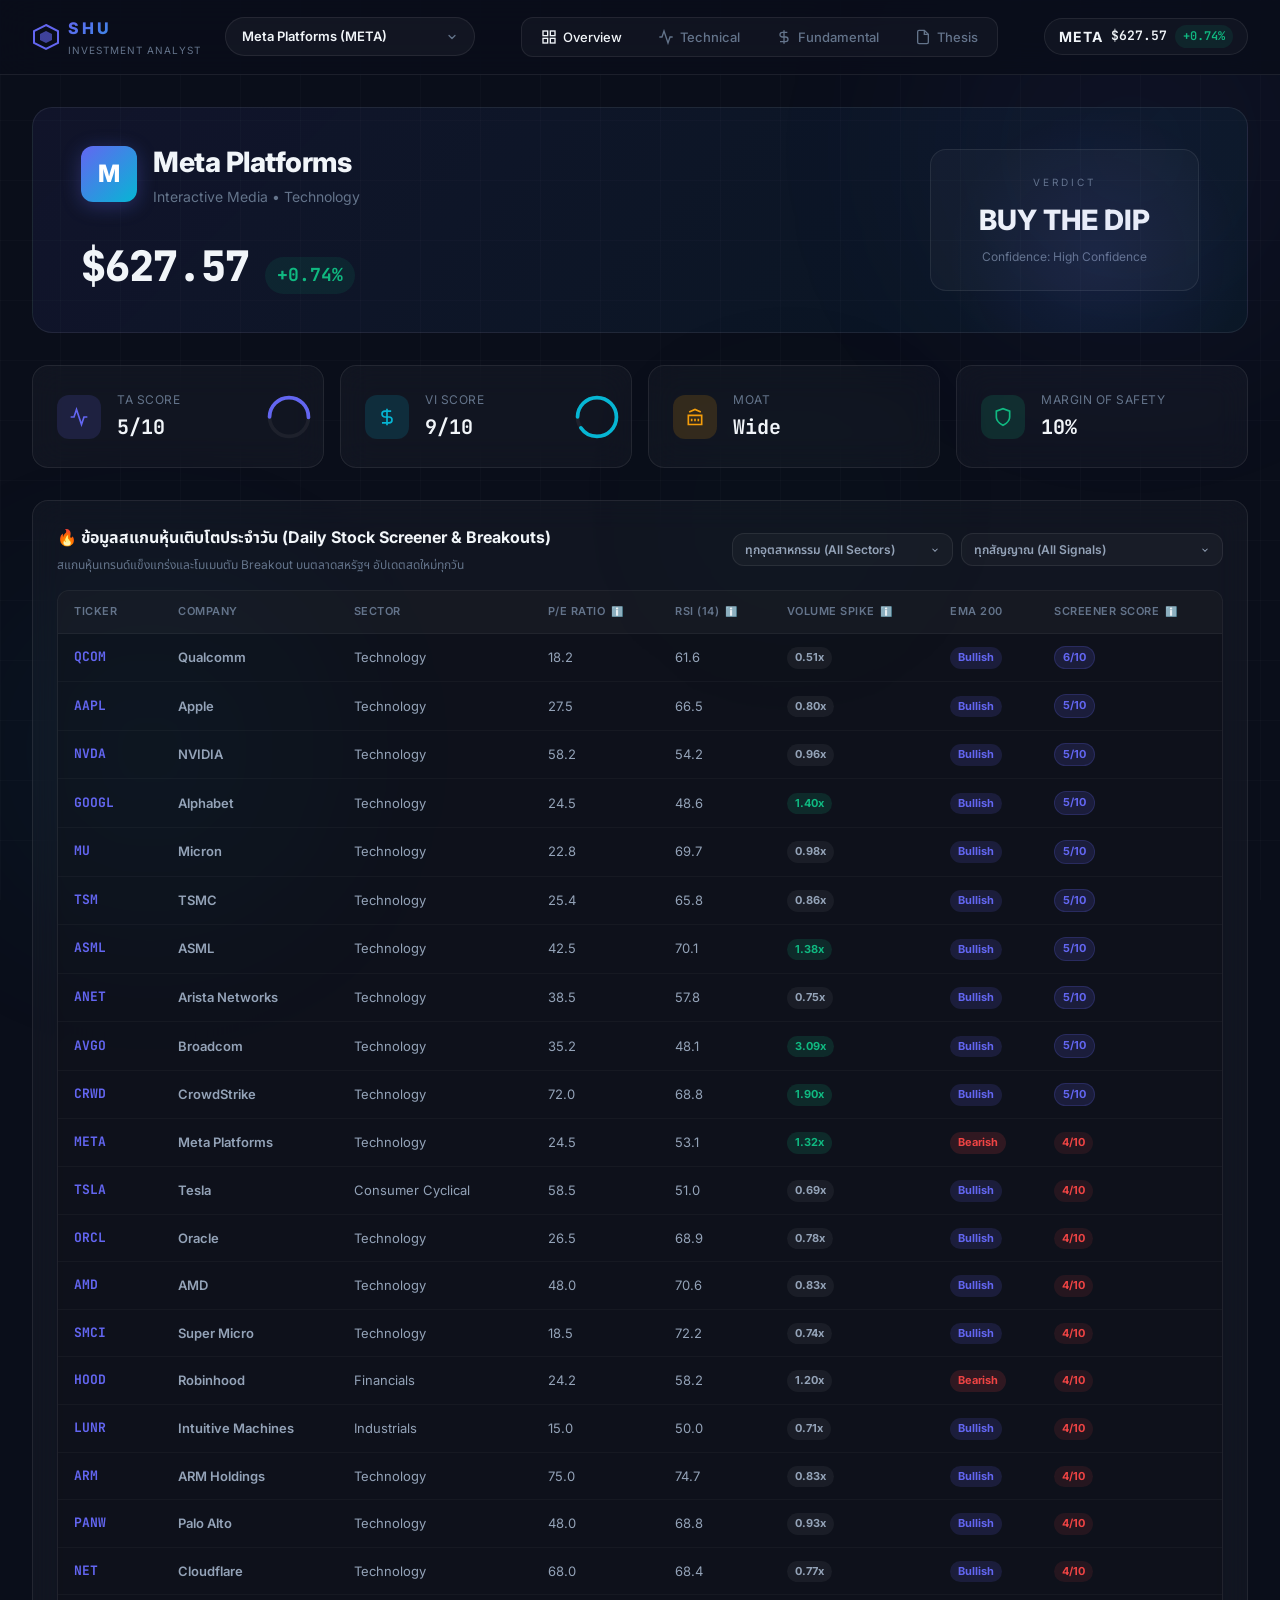
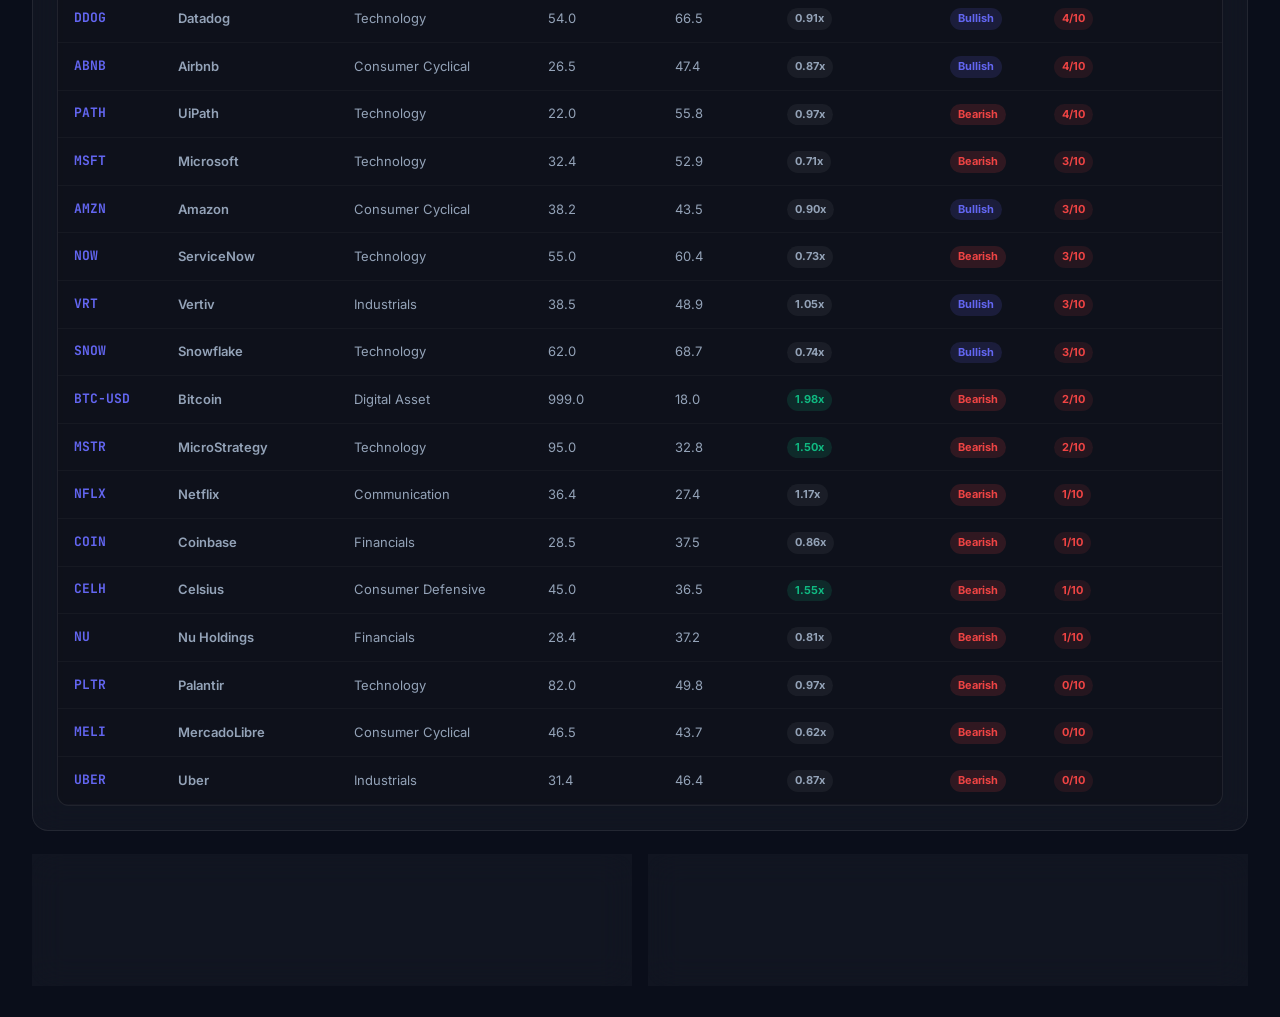
==== commit a6ea058d: "Auto Update: Live Stock Prices & Compiled Dashboards" ====
--- a/growth_stocks/canvas/index.html
+++ b/growth_stocks/canvas/index.html
@@ -475,7 +475,7 @@
     </main>
   </div>
 
-  <script src="app.js?v=1780528587"></script>
+  <script src="app.js?v=1780613466"></script>
 
 
 </body>
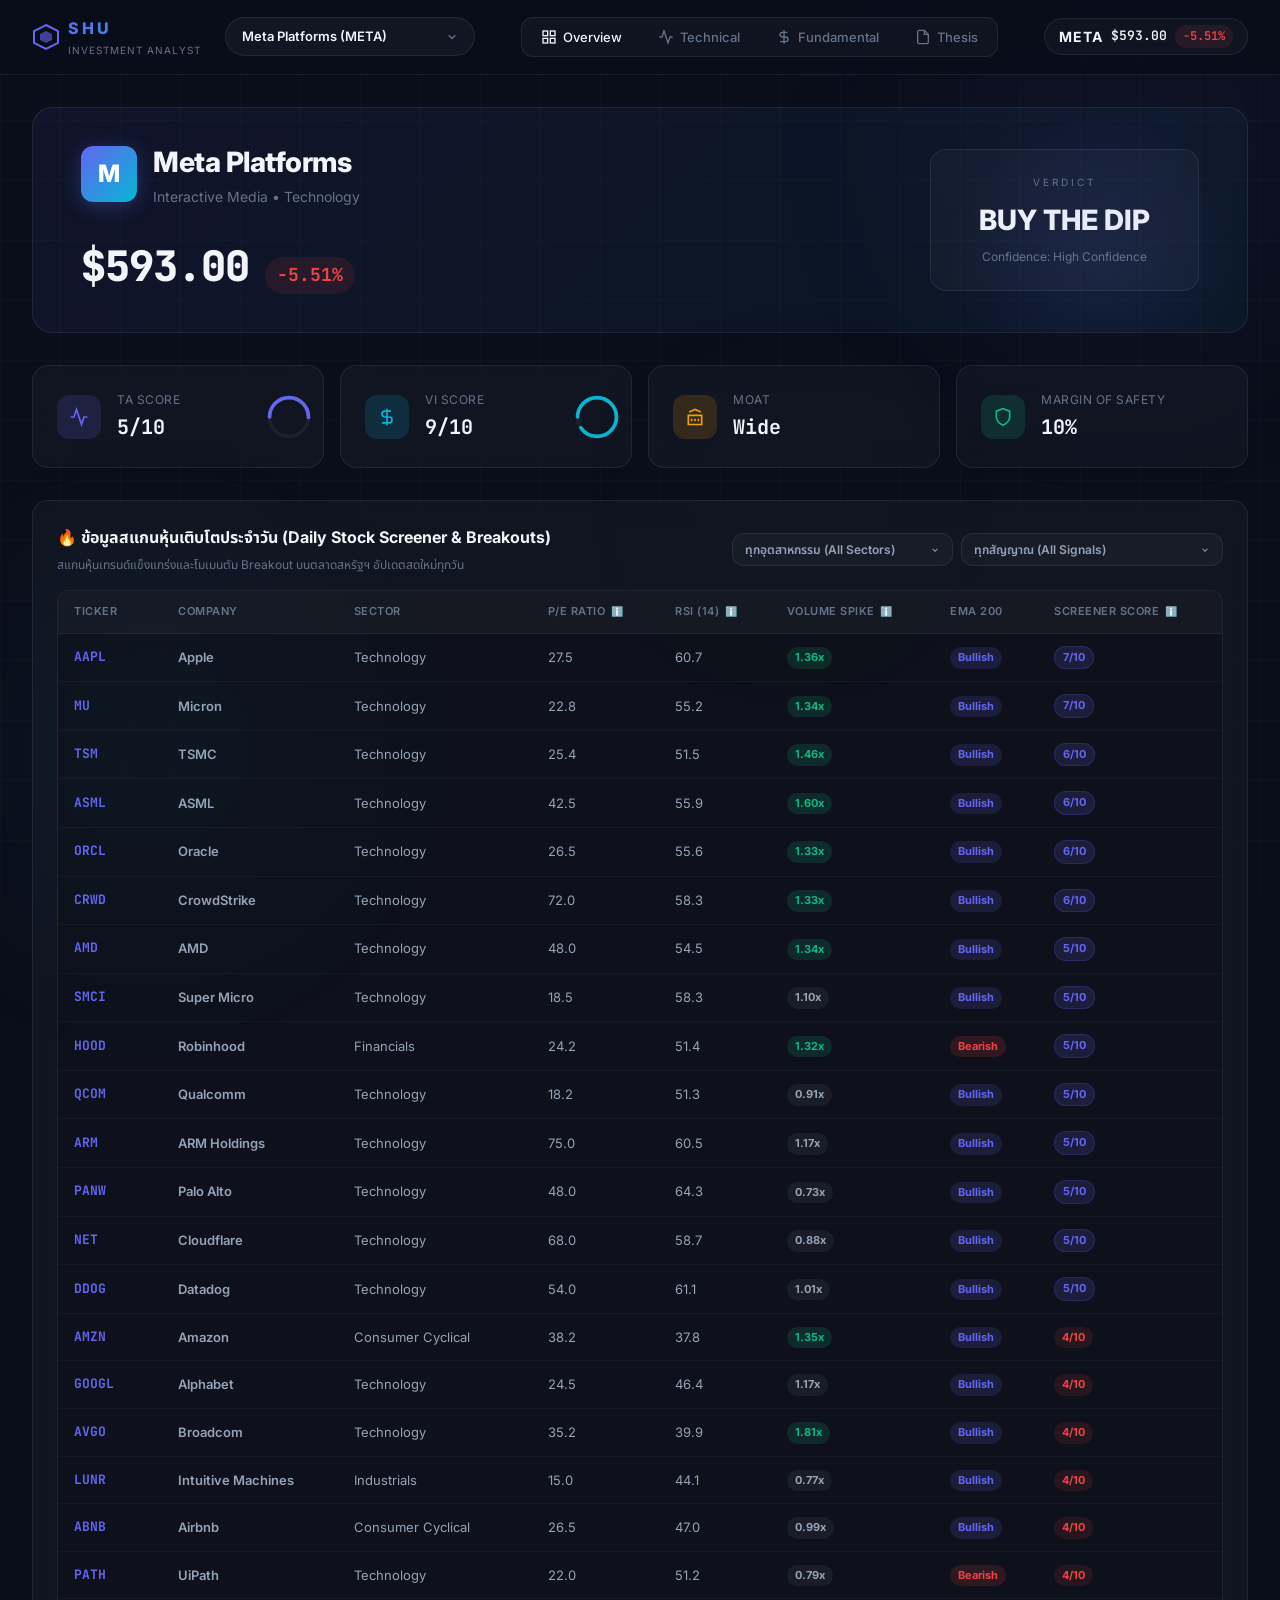
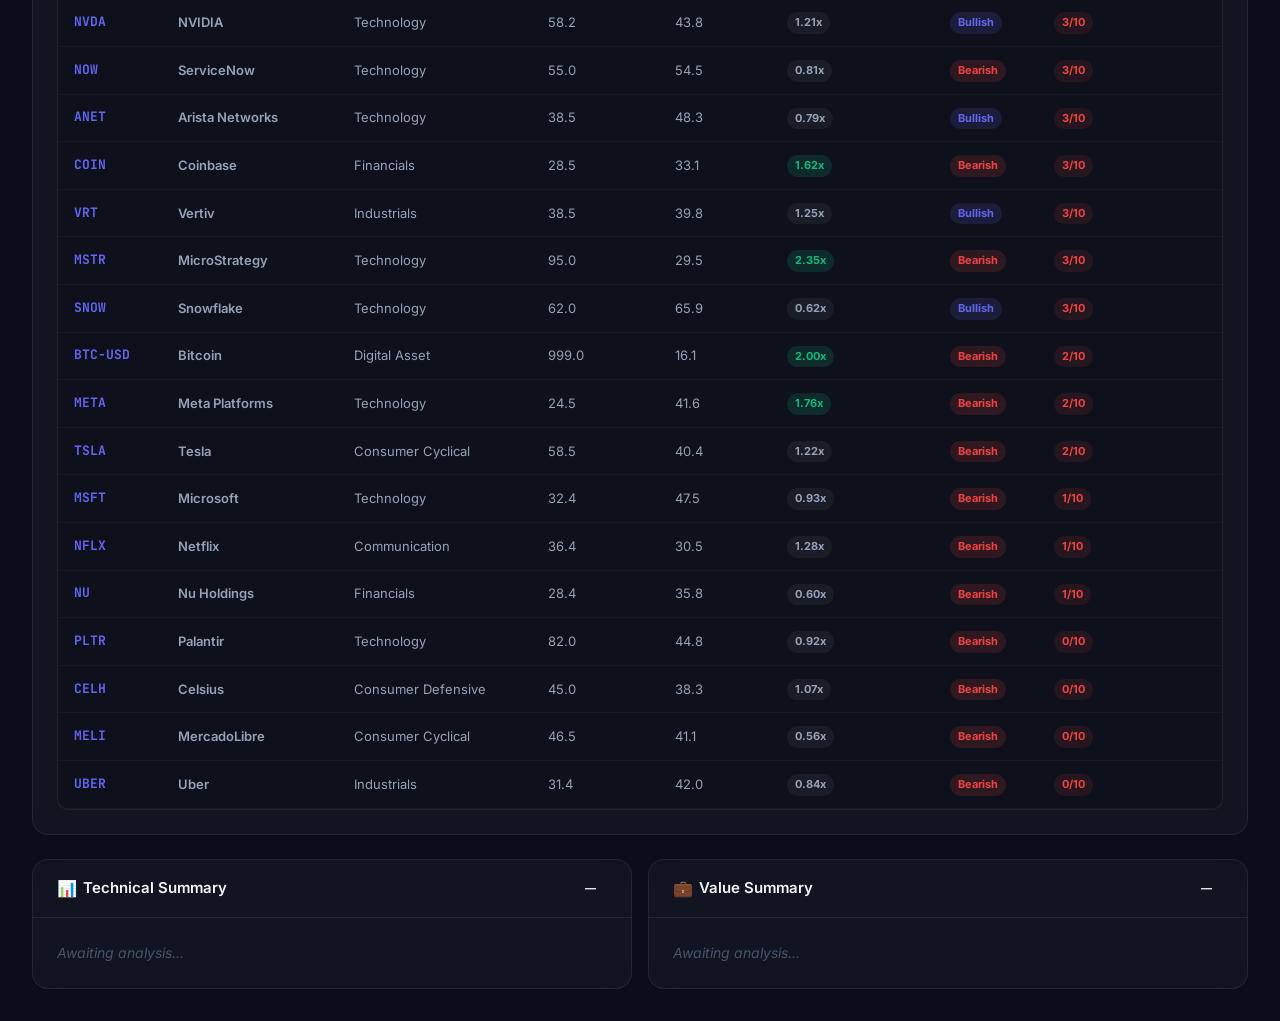
==== commit 7d07eadb: "Auto Update: Live Stock Prices & Compiled Dashboards" ====
--- a/growth_stocks/canvas/index.html
+++ b/growth_stocks/canvas/index.html
@@ -475,7 +475,7 @@
     </main>
   </div>
 
-  <script src="app.js?v=1780613466"></script>
+  <script src="app.js?v=1780699129"></script>
 
 
 </body>
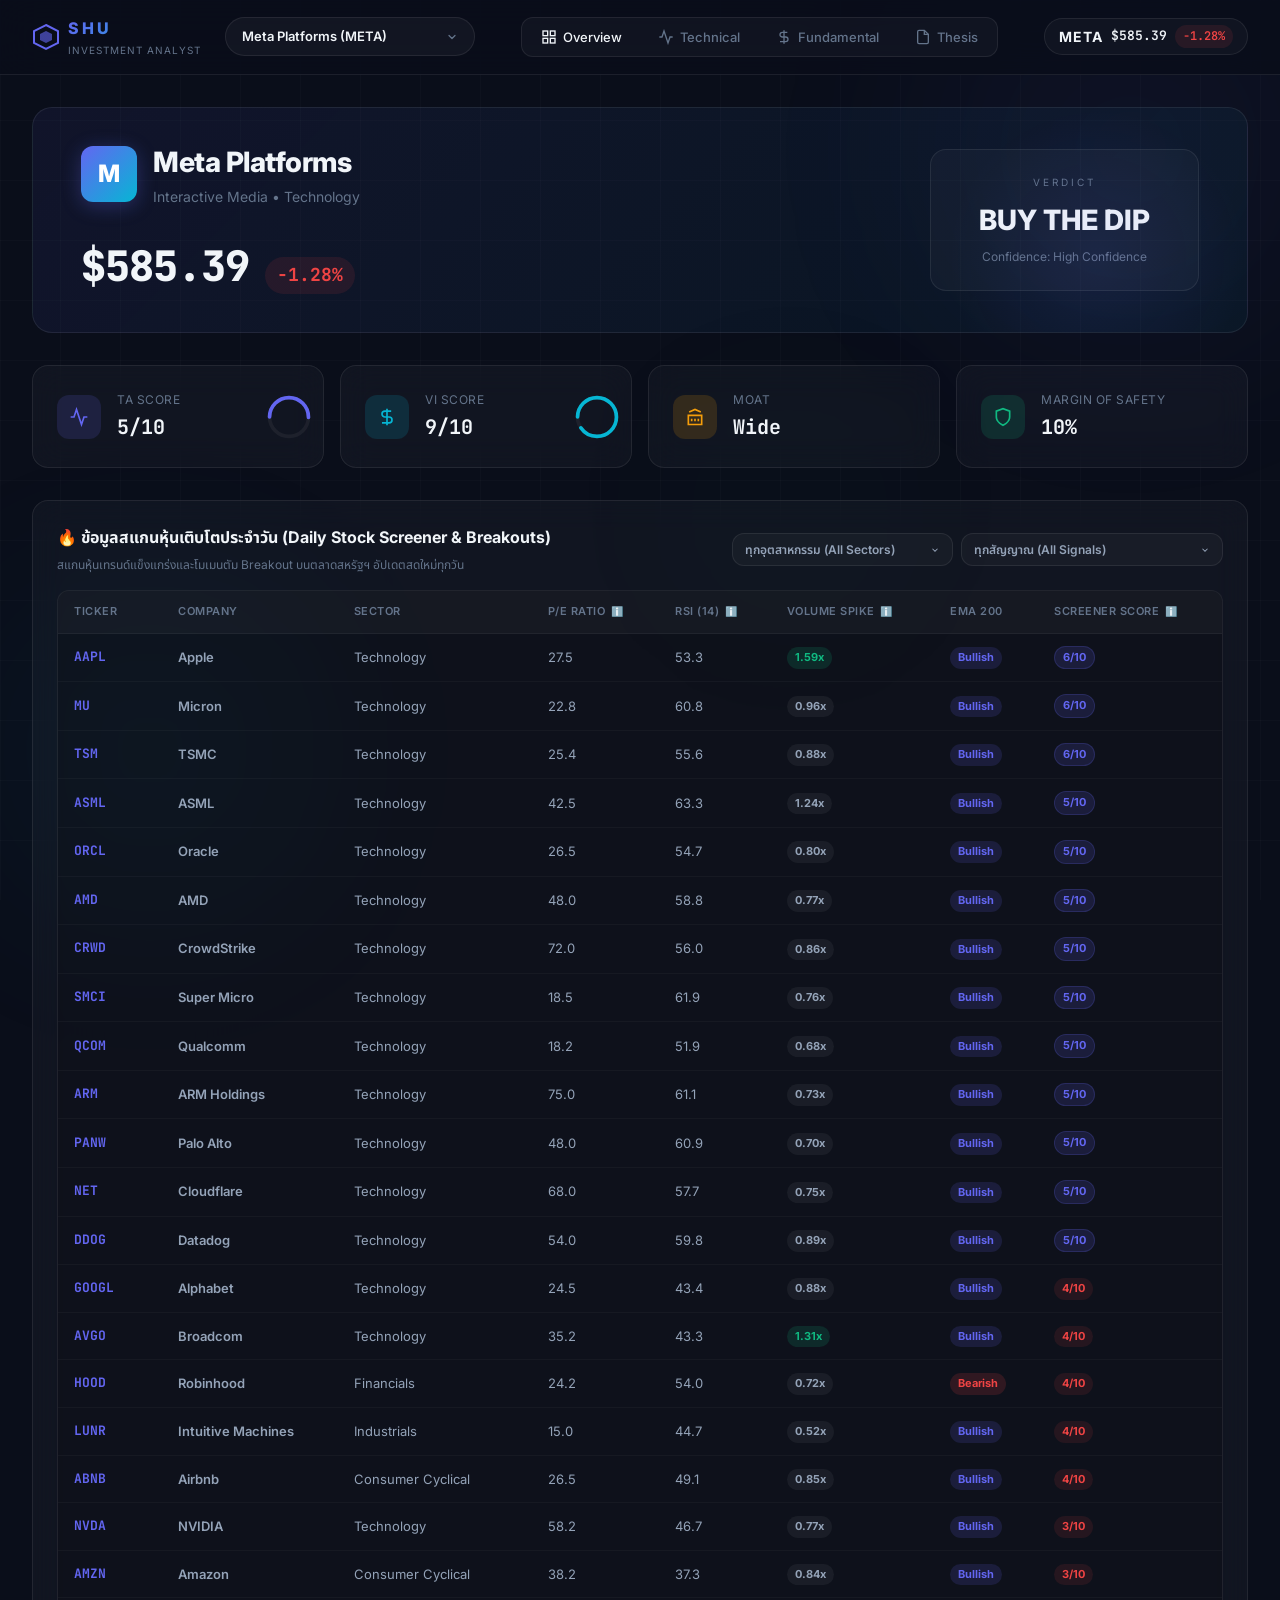
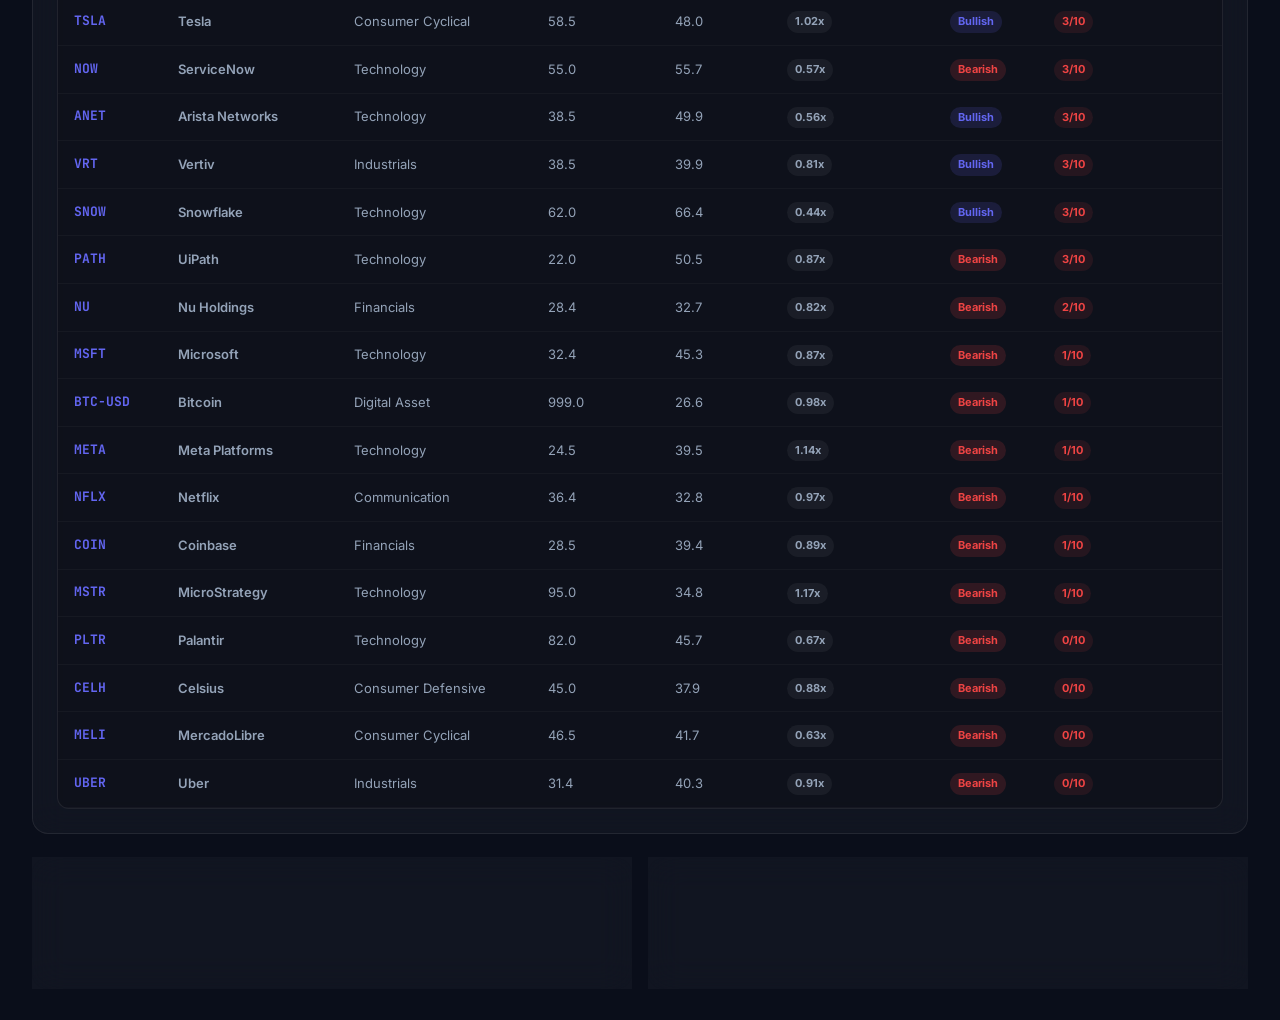
==== commit 37fc3208: "Auto Update: Live Stock Prices & Compiled Dashboards" ====
--- a/growth_stocks/canvas/index.html
+++ b/growth_stocks/canvas/index.html
@@ -475,7 +475,7 @@
     </main>
   </div>
 
-  <script src="app.js?v=1780699129"></script>
+  <script src="app.js?v=1780959242"></script>
 
 
 </body>
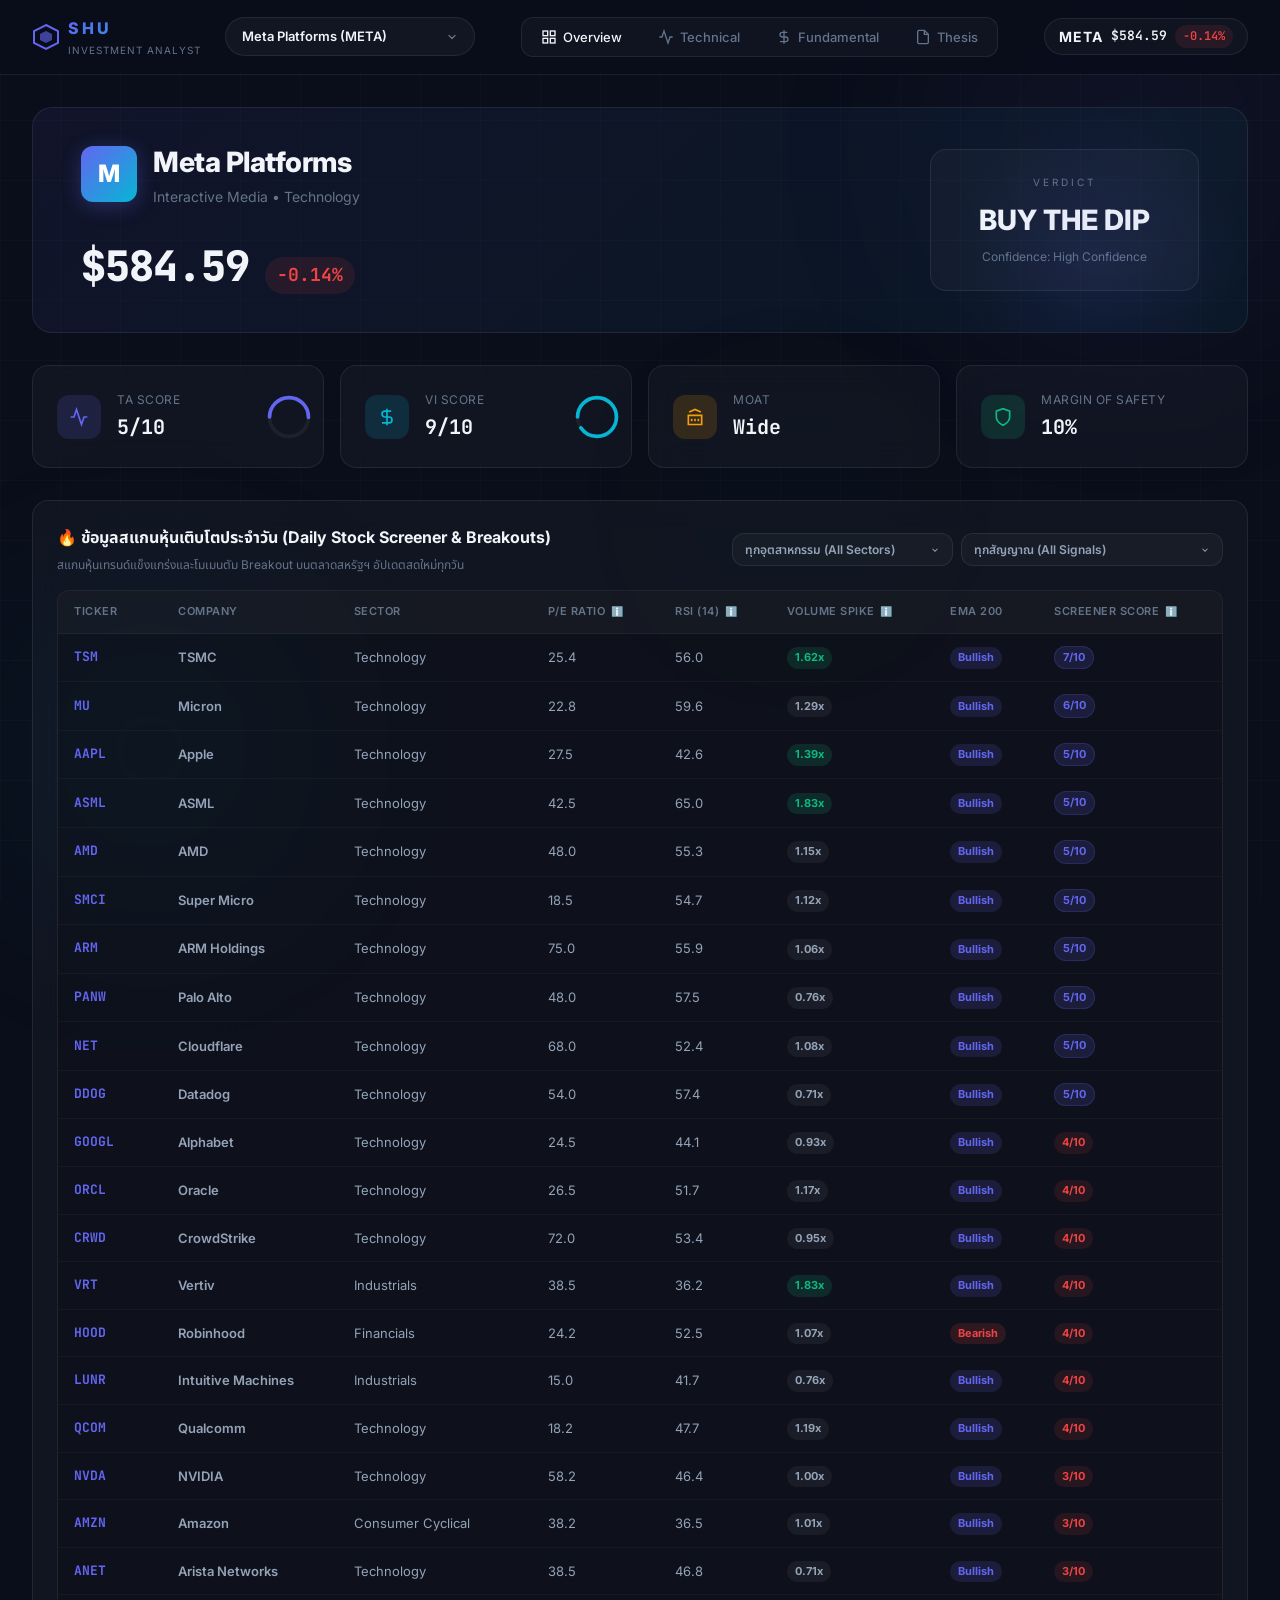
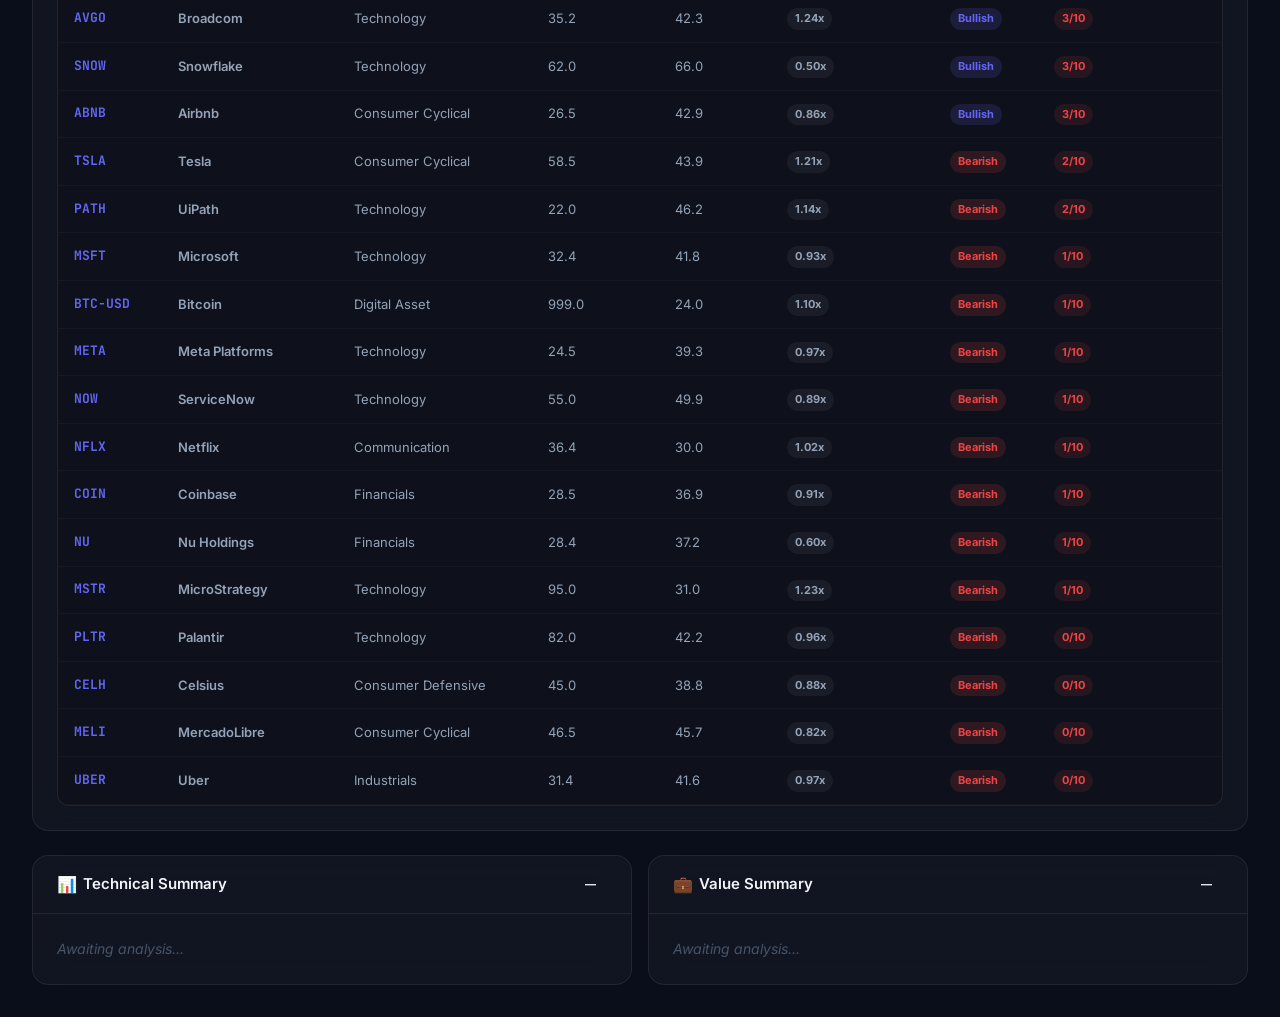
==== commit babb9916: "Auto Update: Live Stock Prices & Compiled Dashboards" ====
--- a/growth_stocks/canvas/index.html
+++ b/growth_stocks/canvas/index.html
@@ -475,7 +475,7 @@
     </main>
   </div>
 
-  <script src="app.js?v=1780959242"></script>
+  <script src="app.js?v=1781045718"></script>
 
 
 </body>
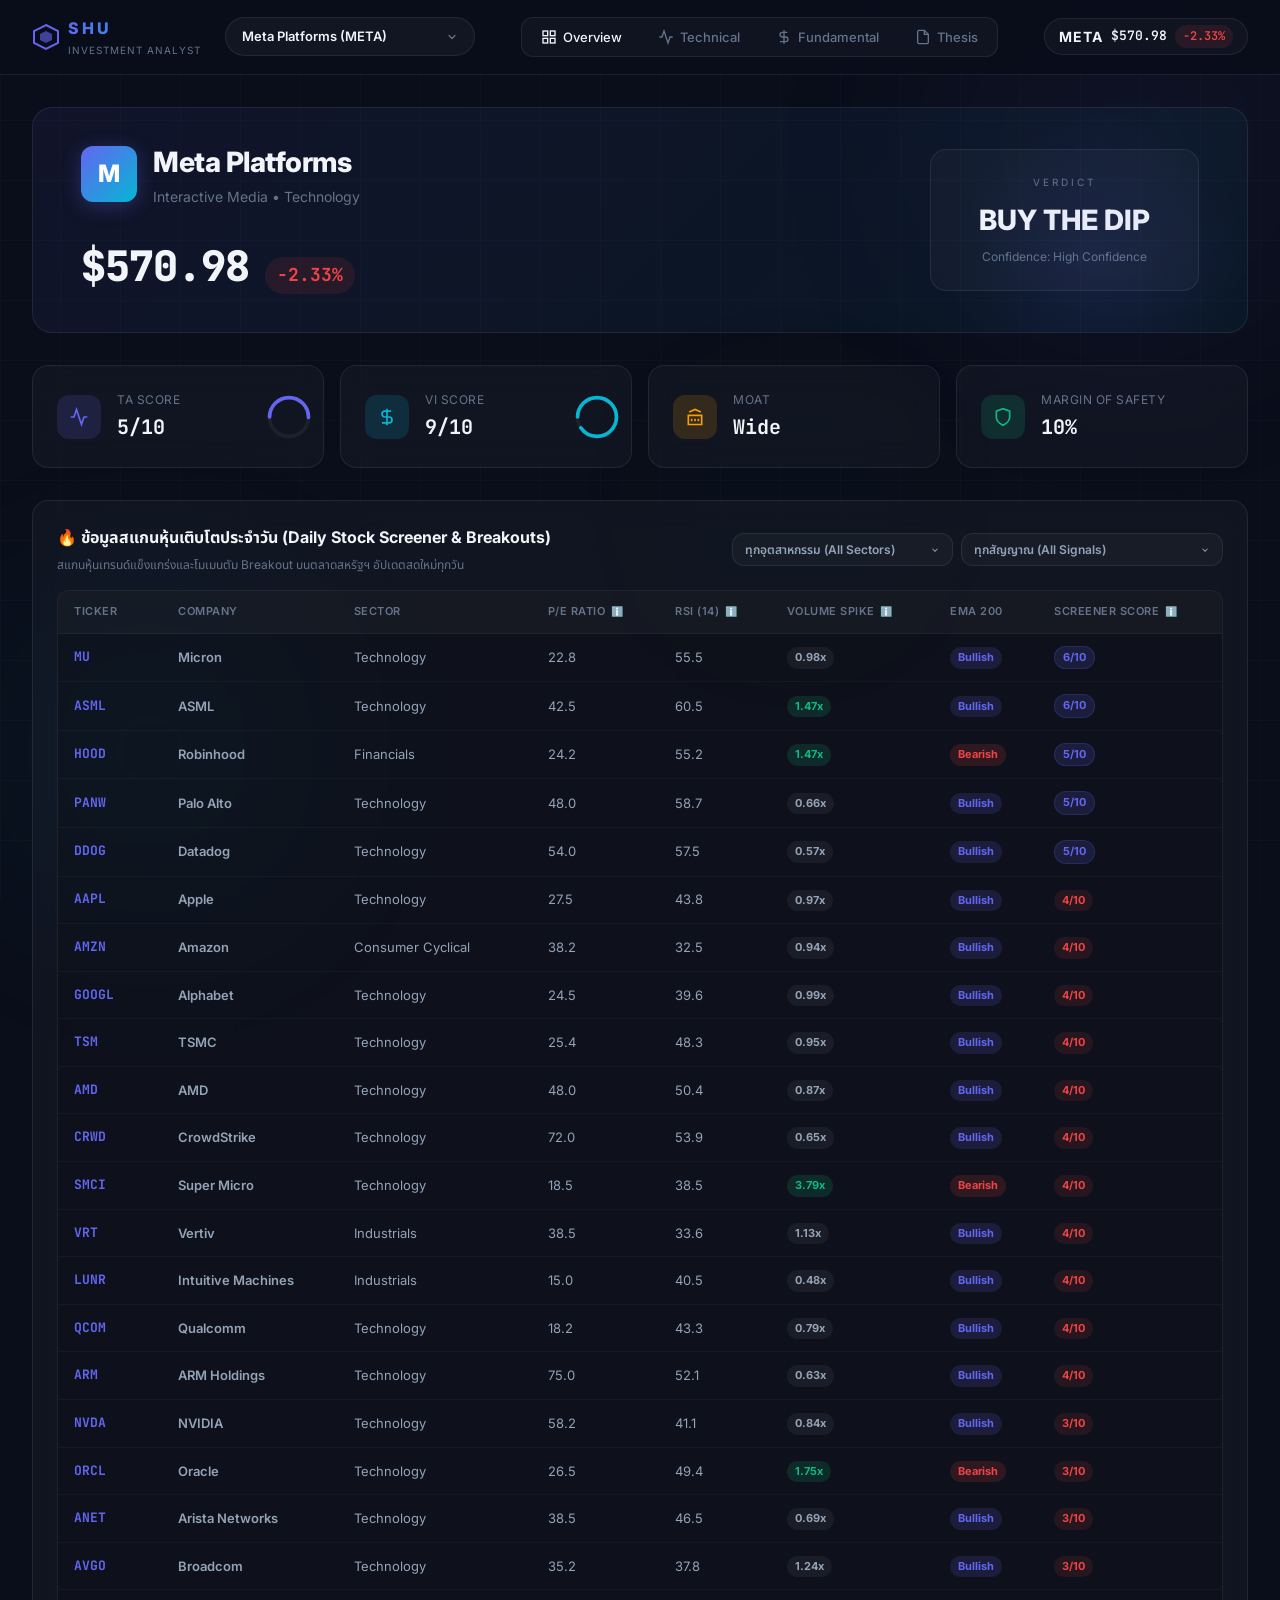
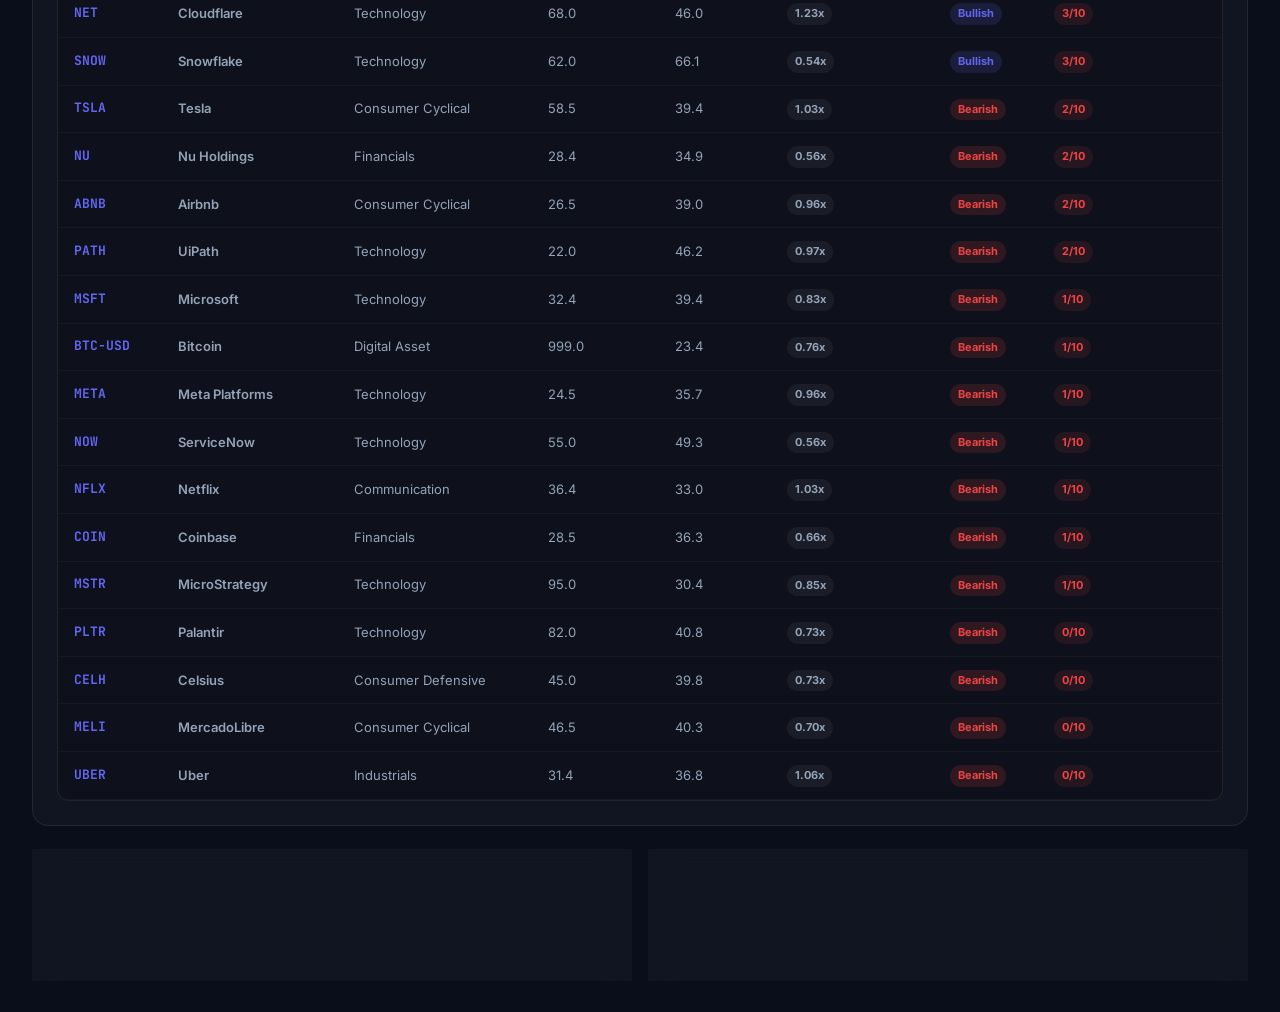
==== commit e37ab625: "Auto Update: Live Stock Prices & Compiled Dashboards" ====
--- a/growth_stocks/canvas/index.html
+++ b/growth_stocks/canvas/index.html
@@ -475,7 +475,7 @@
     </main>
   </div>
 
-  <script src="app.js?v=1781045718"></script>
+  <script src="app.js?v=1781132603"></script>
 
 
 </body>
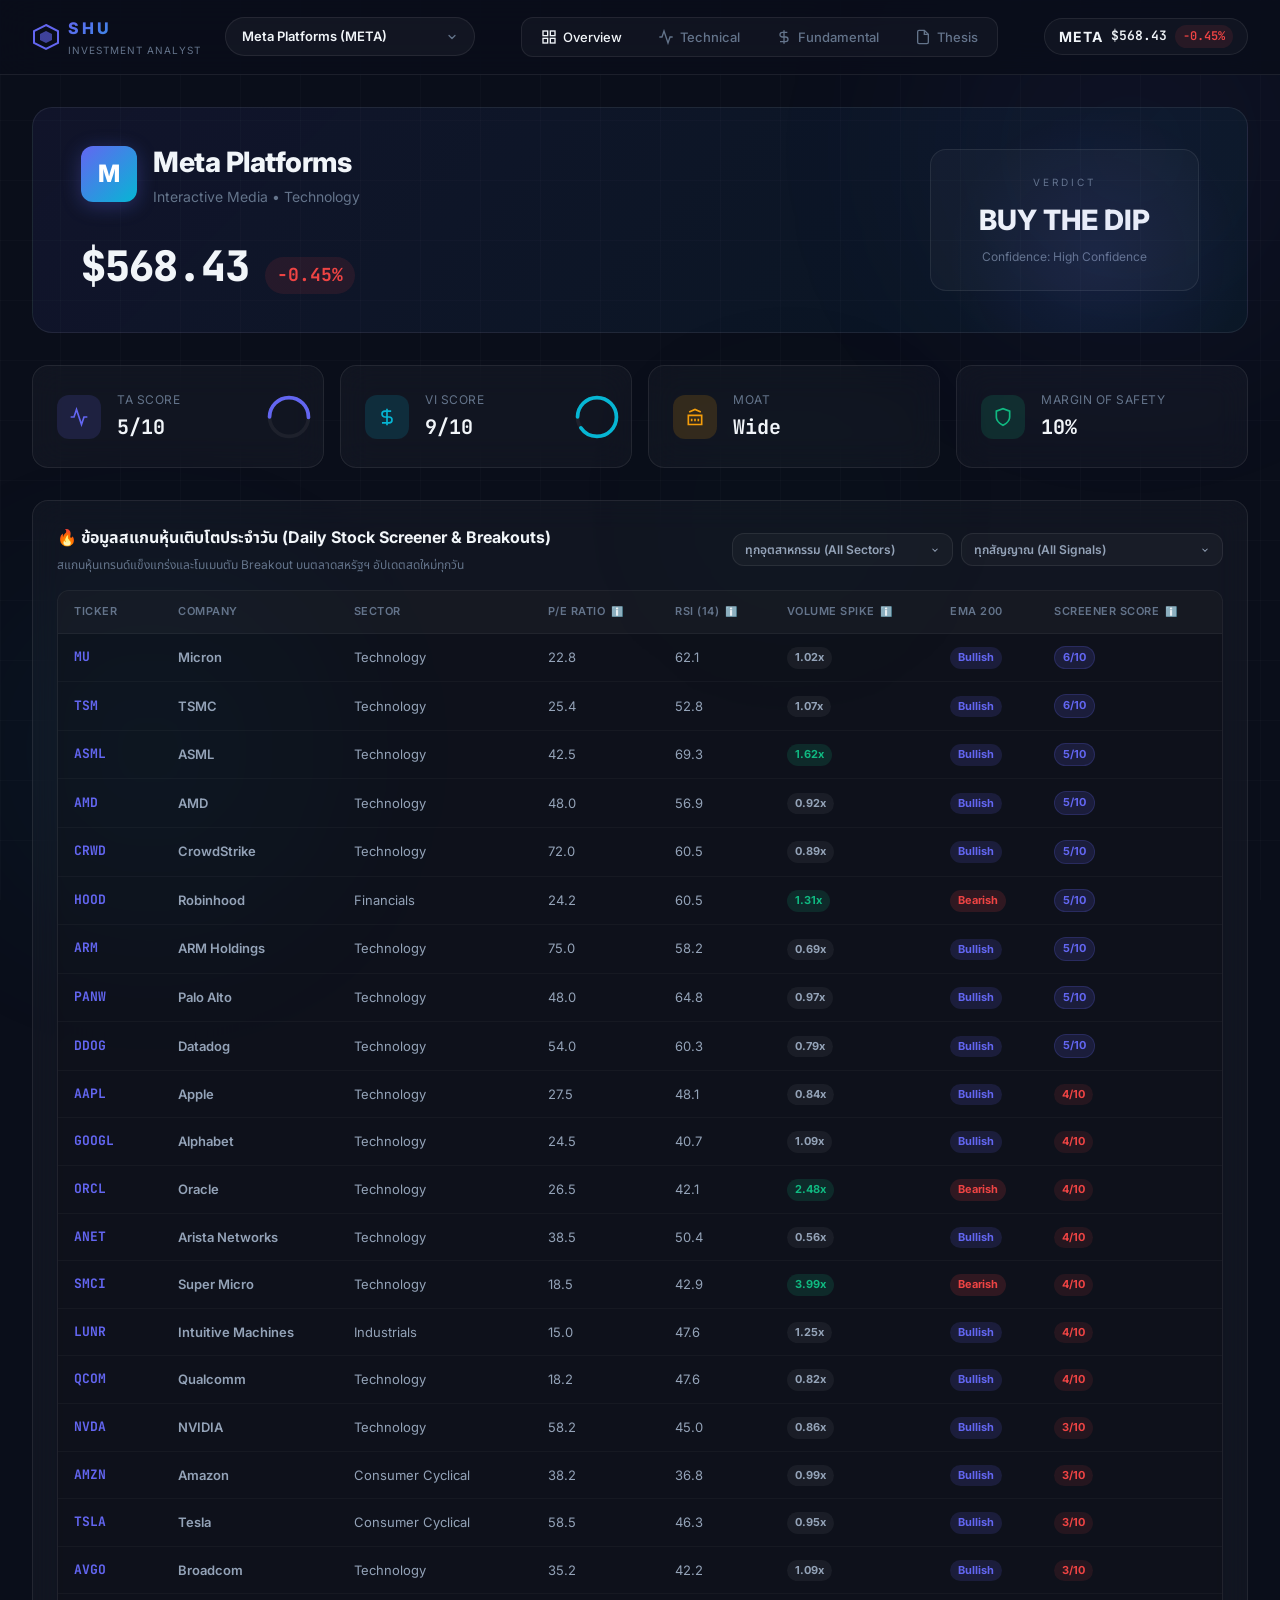
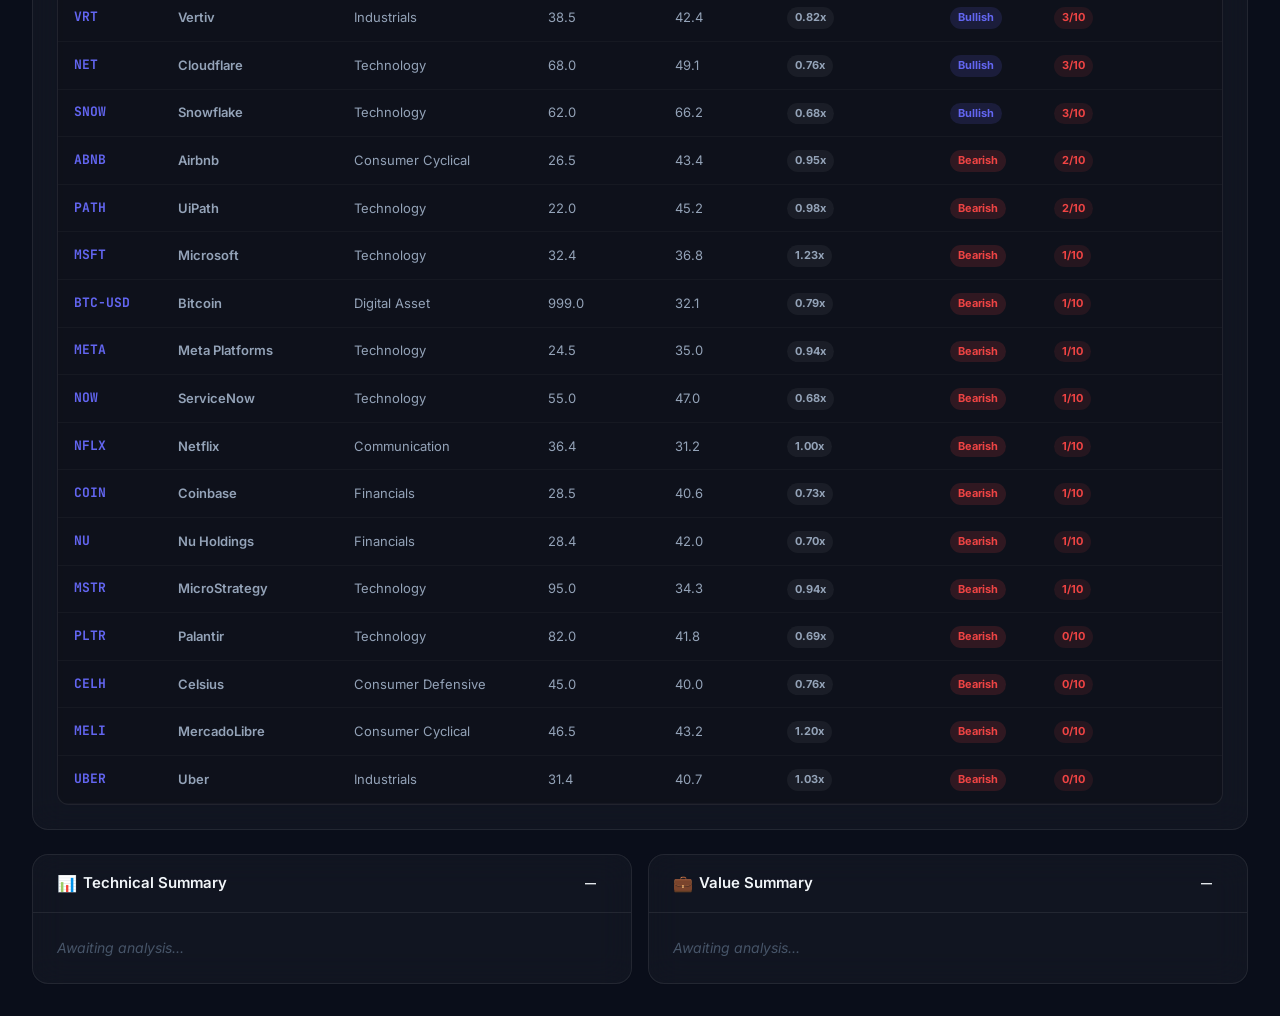
==== commit 3f50e199: "Auto Update: Live Stock Prices & Compiled Dashboards" ====
--- a/growth_stocks/canvas/index.html
+++ b/growth_stocks/canvas/index.html
@@ -475,7 +475,7 @@
     </main>
   </div>
 
-  <script src="app.js?v=1781132603"></script>
+  <script src="app.js?v=1781218881"></script>
 
 
 </body>
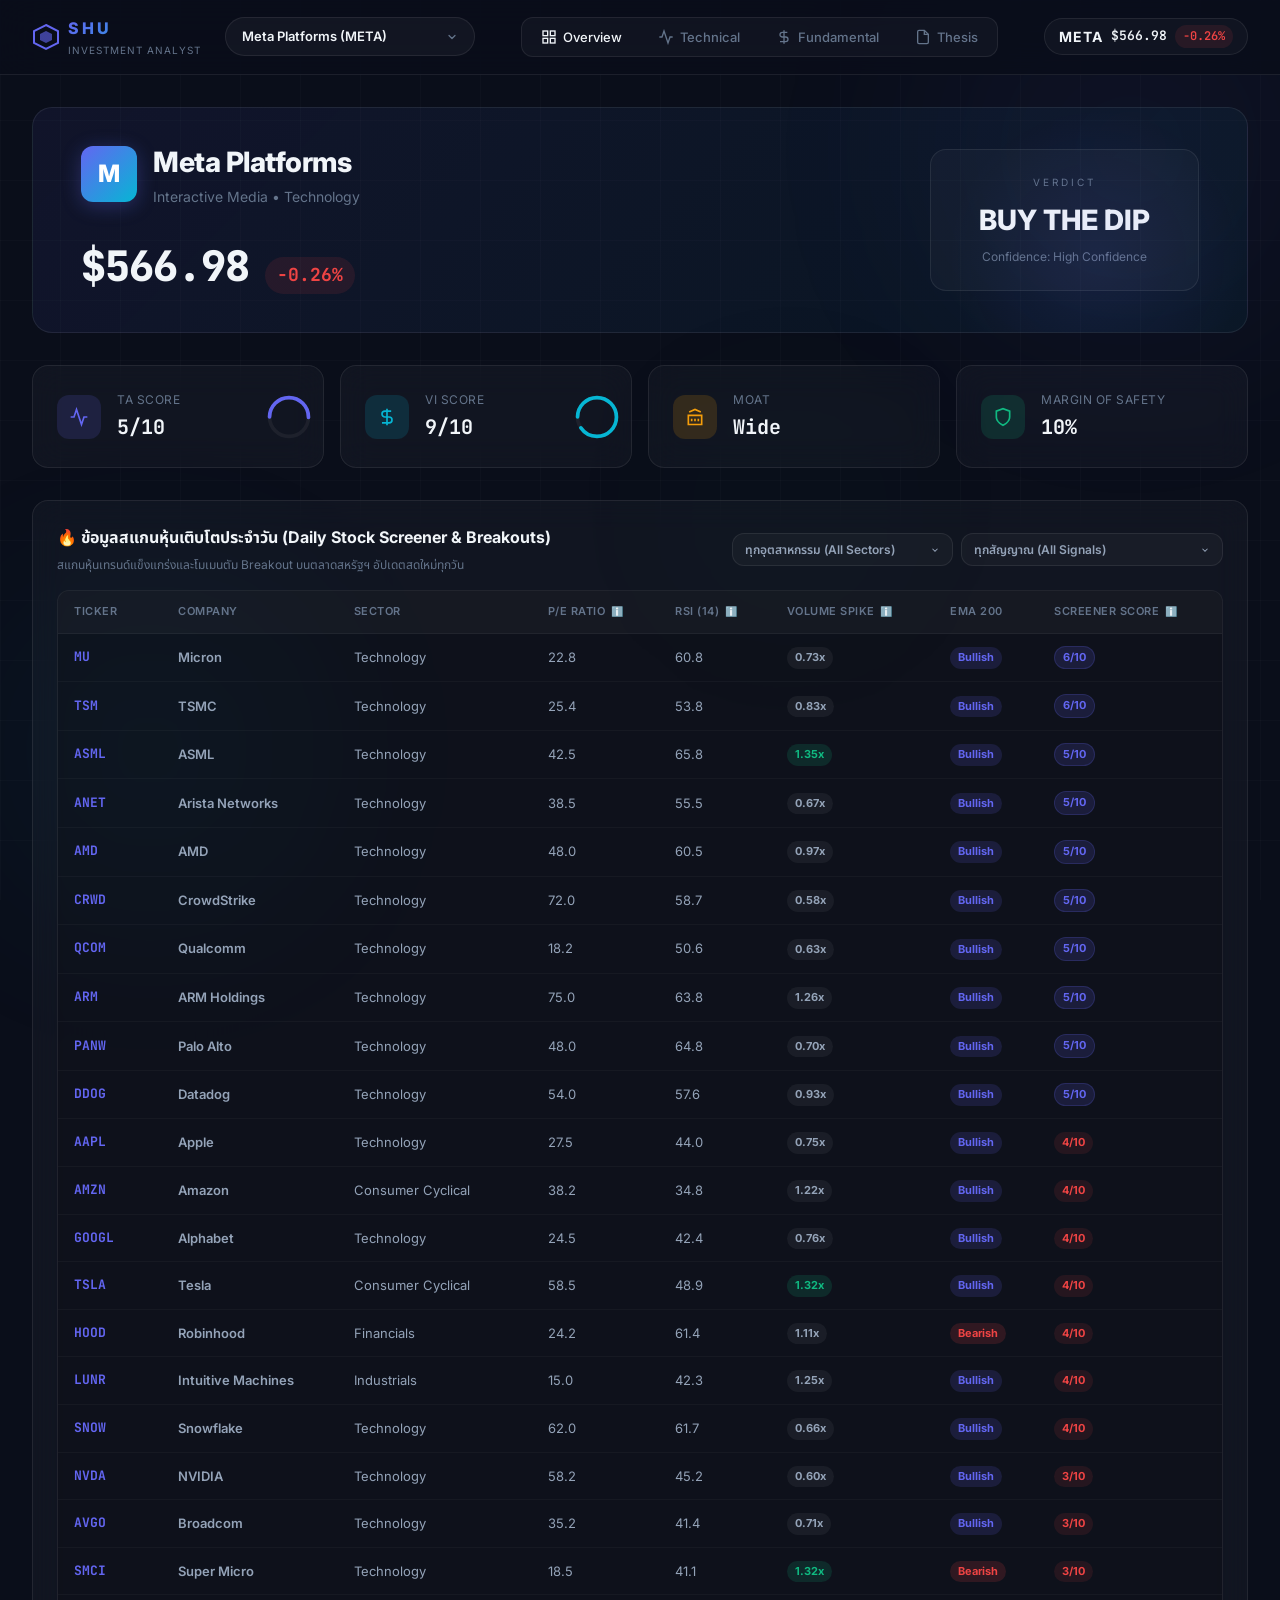
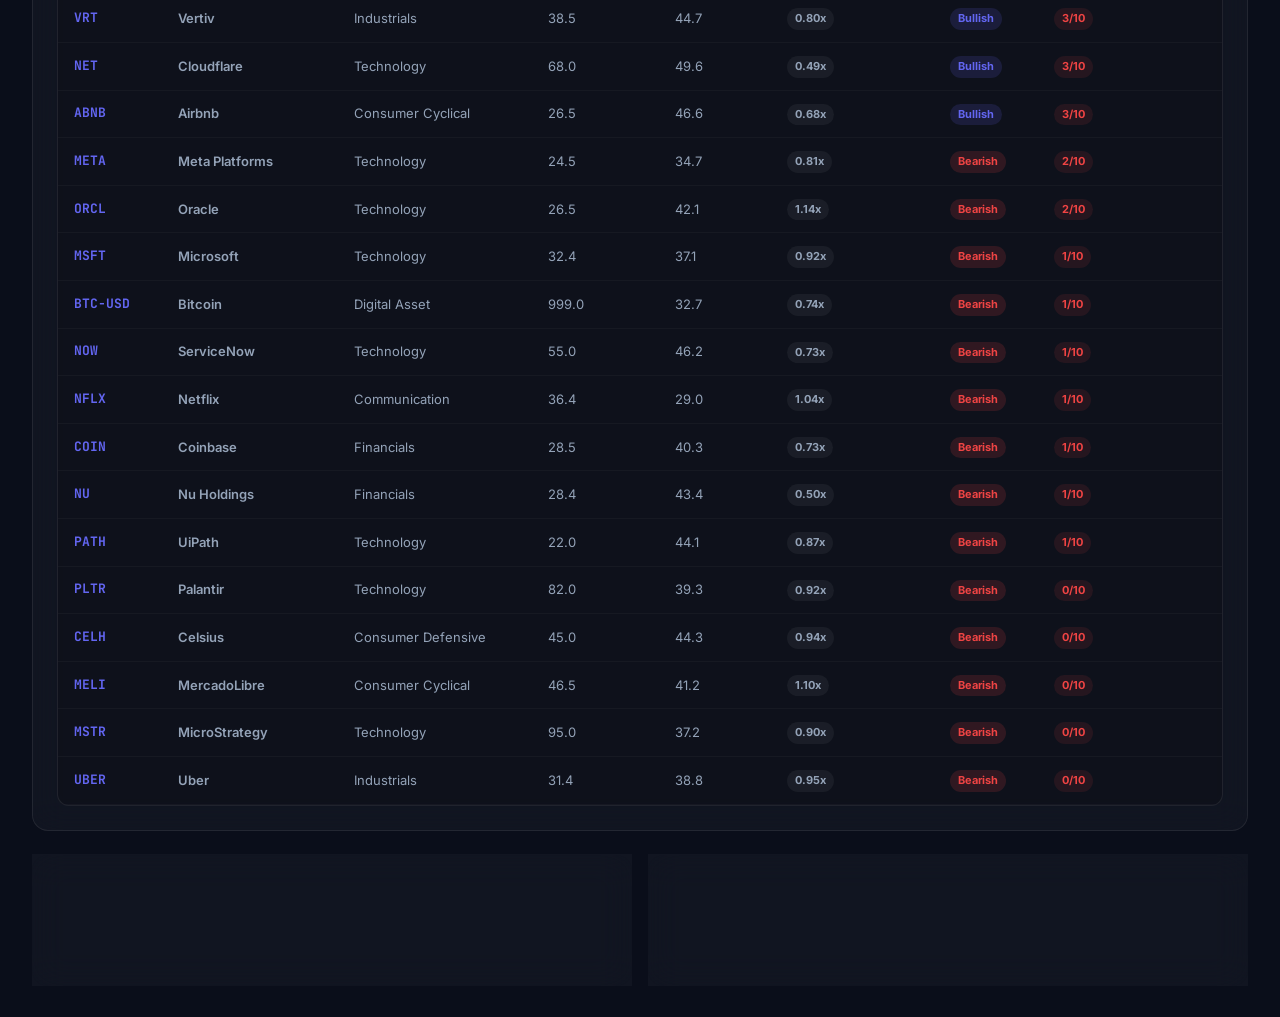
==== commit d6d4369c: "Auto Update: Live Stock Prices & Compiled Dashboards" ====
--- a/growth_stocks/canvas/index.html
+++ b/growth_stocks/canvas/index.html
@@ -475,7 +475,7 @@
     </main>
   </div>
 
-  <script src="app.js?v=1781218881"></script>
+  <script src="app.js?v=1781304762"></script>
 
 
 </body>
